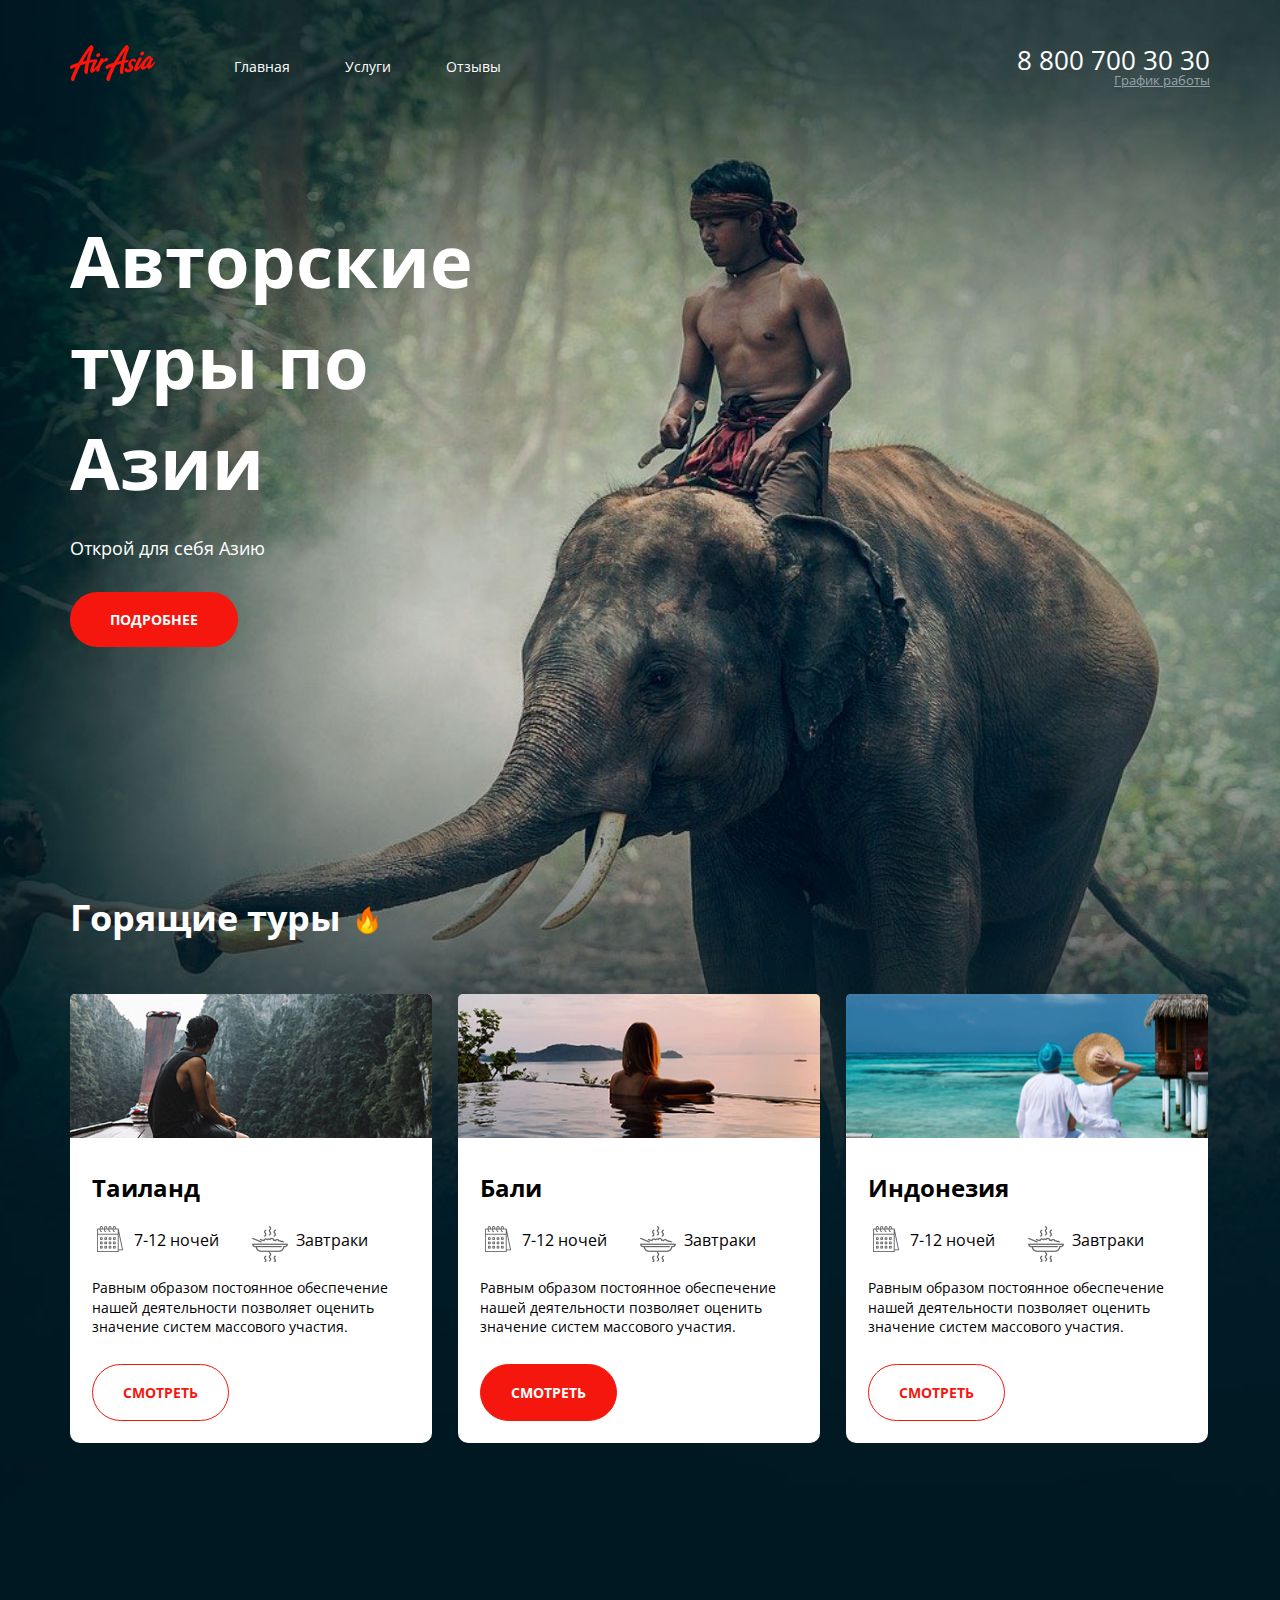
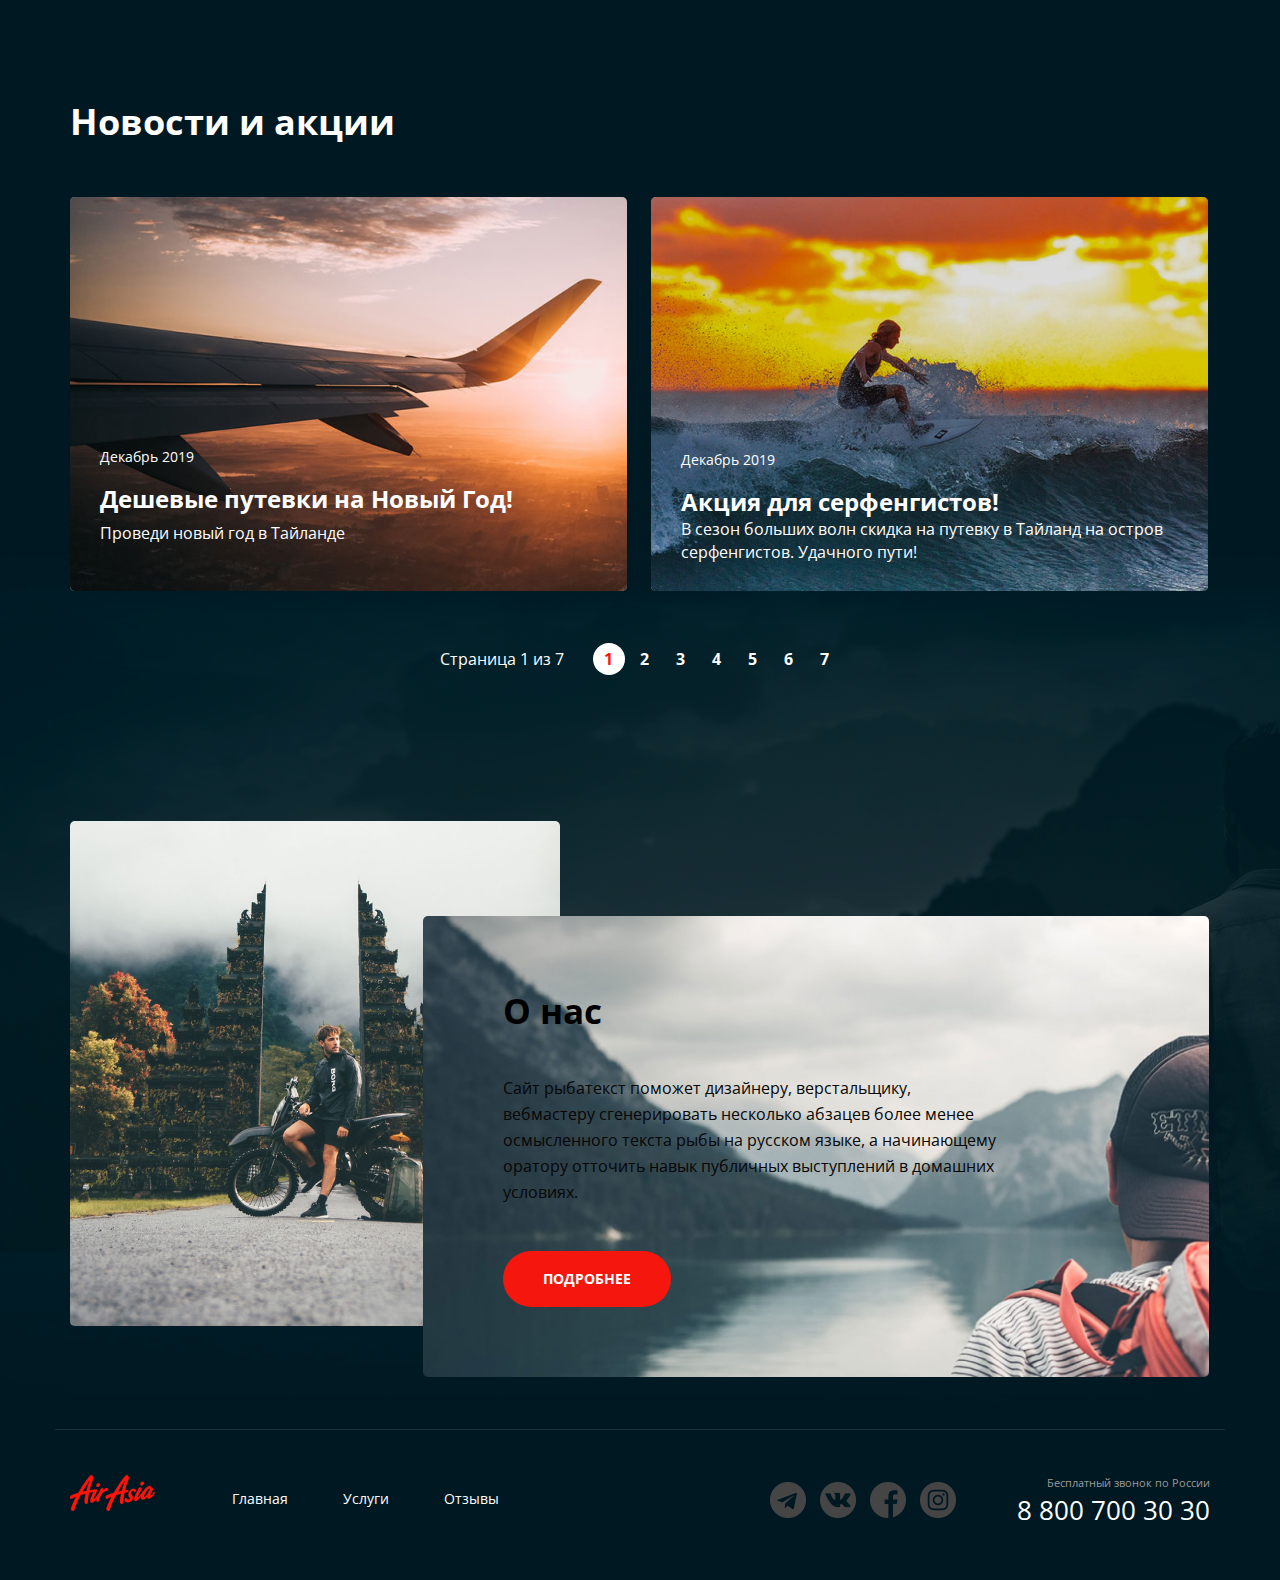
==== index.html @ 2708a757 "Поправил бордер у Body" ====
<!DOCTYPE html>
<html lang="ru">

<head>
  <meta charset="UTF-8">
  <meta http-equiv="X-UA-Compatible" content="IE=edge">
  <meta name="viewport" content="width=device-width, initial-scale=1.0">
  <link rel="stylesheet" href="normalize.css">
  <link rel="stylesheet" href="main.css">
  <title>Air Asia</title>
</head>

<body>
  <div class="bg-dark">
    <div class="bg-1">
      <div class="wrapper">
        <header class="header">
            <a href="#" class="logo">
              <img class="logo__img" src="image/logo.png" alt="Logo">
            </a>
          <nav class="menu">
            <ul class="menu__list list-style">
              <li class="menu__item"><a href="#" class="menu__link">Главная</a></li>
              <li class="menu__item"><a href="#" class="menu__link">Услуги</a></li>
              <li class="menu__item"><a href="#" class="menu__link">Отзывы</a></li>
            </ul>
          </nav>
          <address class="contacts">
            <a class="contacts__phone" href="tel:+78007003030">8 800 700 30 30</a>
            <p class="contacts__dropdown-work">График работы</p>
          </address>
        </header> <!-- ===/header-->

        <section class="author">
          <div class="author__content-wrap">
            <h1 class="author__title">Авторские туры по Азии</h1>
            <p class="author__text">Открой для себя Азию</p>
            <a class="author__btn btn" href="#">Подробнее</a>
          </div>
          
        </section>

        <section class="tours">
          <div class="tours__title-wrap">
            <h2 class="tours__title subtitle">Горящие туры</h2>
          </div>
          <ul class="tours__list list-style">

            <div class="tours__wrap">
  
              <li class="tours__item tour">
                <div class="tour__image-wrap">
                  <img class="tour__image" src="image/thailand.jpg" alt="thailand">
                </div>
              </li>
                <div class="tour__content">
                  <h3 class="tour__title tour__title-wrap">Таиланд</h3>
                  <ul class="service list-style">
                    <li class="service__item">
                      <p class="service__days">7-12 ночей</p>
                    </li>
                    <li class="service__item">
                      <p class="service__breakfasts">Завтраки</p>
                    </li>
                  </ul>
                  <div class="desc-tours">
                    <p class="desc-tours__text">Равным образом постоянное обеспечение нашей деятельности позволяет оценить
                      значение систем массового участия.</p>
                  </div>
                  <a class="tour-btn btn" href="#">Смотреть</a>
                </div>
              </div>

            <div class="tours__wrap">

              <li class="tours__item tour">
                <div class="tour__image-wrap">
                  <img class="tour__image" src="image/bali.jpg" alt="bali">
                </div>
              </li>
                <div class="tour__content">
                  <h3 class="tour__title tour__title-wrap">Бали</h3>
                  <ul class="service list-style">
                    <li class="service__item">
                      <p class="service__days">7-12 ночей</p>
                    </li>
                    <li class="service__item">
                      <p class="service__breakfasts">Завтраки</p>
                    </li>
                  </ul>
                  <div class="desc-tours">
                    <p class="desc-tours__text">Равным образом постоянное обеспечение нашей деятельности позволяет оценить
                      значение систем массового участия.</p>
                  </div>
                  <a class="tour-btn btn btn--active" href="#">Смотреть</a>
                </div>
            </div>

            <div class="tours__wrap" >

              <li class="tours__item tour">
                <div class="tour__image-wrap">
                  <img class="tour__image" src="image/indonesia.jpg" alt="indonesia">
                </div>
              </li>
                <div class="tour__content">
                  <h3 class="tour__title tour__title-wrap">Индонезия</h3>
                  <ul class="service list-style">
                    <li class="service__item">
                      <p class="service__days">7-12 ночей</p>
                    </li>
                    <li class="service__item">
                      <p class="service__breakfasts">Завтраки</p>
                    </li>
                  </ul>
                  <div class="desc-tours">
                    <p class="desc-tours__text">Равным образом постоянное обеспечение нашей деятельности позволяет оценить
                      значение систем массового участия.</p>
                  </div>
                  <a class="tour-btn btn" href="#">Смотреть</a>
                </div>
            </div>
          </ul> <!-- ==================================/Карточки===================================-->
        </section>
      </div> <!-- ==================================/wrapper===============================-->

    </div> <!-- ==================================/bg1===================================-->
    <div class="bg-2">
      <div class="wrapper">
        <section class="news">
          <div class="news__title-wrap">
            <h2 class="news__title subtitle">Новости и акции</h2>
          </div>
          <ul class="news__list list-style">

          <div class="news__wrap">
              <li class="news__item">
                <div class="news__image-wrap">
                  <img class="news__image" src="image/plain.jpg" alt="plain">
                </div>
                <div class="news__content-wrap">
                  <p class="news__data">Декабрь 2019</p>
                  <h3 class="news__subtitle">Дешевые путевки на Новый Год!</h3>
                  <p class="news__text">Проведи новый год в Тайланде</p>
                </div>
              </li>
          </div>

          <div class="news__wrap">
              <li class="news__item">
                <div class="news__image-wrap">
                  <img class="news__image" src="image/surfer.jpg" alt="surfer">
                </div>
                <div class="news__content-wrap news__content-wrap-2">
                  <p class="news__data">Декабрь 2019</p>
                  <h3 class="news__subtitle">Акция для серфенгистов!</h3>
                  <p class="news__text">В сезон больших волн скидка на путевку в Тайланд на остров серфенгистов. Удачного
                    пути!</p>
                </div>
              </li>
          </div>
          </ul>
        </section>
        <div class="paginator">
          <div class="paginator__display">Страница 1 из 7</div>
          <ul class="paginator__list list-style">
            <li class="paginator__item paginator__item--active"><a class="paginator__link" href="">1</a></li>
            <li class="paginator__item"><a class="paginator__link" href="">2</a></li>
            <li class="paginator__item"><a class="paginator__link" href="">3</a></li>
            <li class="paginator__item"><a class="paginator__link" href="">4</a></li>
            <li class="paginator__item"><a class="paginator__link" href="">5</a></li>
            <li class="paginator__item"><a class="paginator__link" href="">6</a></li>
            <li class="paginator__item"><a class="paginator__link" href="">7</a></li>
          </ul>
        </div>
      
      <section class="section">
        <div class="about">
          <div class="about__desc">
            <h3 class="about__title">О нас</h3>
            <div class="about__text">
              <p>Сайт рыбатекст поможет дизайнеру, верстальщику, вебмастеру сгенерировать несколько
                абзацев более менее осмысленного текста рыбы на русском языке, а начинающему оратору отточить навык
                публичных выступлений в домашних условиях. </p>
            </div>
            <a class="abouts__btn btn" href="#">Подробнее</a>
          </div>
        </div>
      </section>
      </div> <!-- ==================================/wrapper===================================-->
    </div><!-- ==================================/bg2==============================-->
      <footer class="footer-wrap">
        <div class="wrapper footer-container__content">
          <div class="footer">
            <a href="#" class="logo">
              <img class="logo__img" src="image/logo.png" alt="Logo">
            </a>
          <nav class="menu menu-footer">
            <ul class="menu__list list-style">
              <li class="menu__item"><a href="#" class="menu__link">Главная</a></li>
              <li class="menu__item"><a href="#" class="menu__link">Услуги</a></li>
              <li class="menu__item"><a href="#" class="menu__link">Отзывы</a></li>
            </ul>
          </nav>
          <ul class="socials list-style">
            <li class="socials__item socials__item--icon--telega"><a href="" class="socials__link"></a></li>
            <li class="socials__item socials__item--icon--vk"><a href="" class="socials__link"></a></li>
            <li class="socials__item socials__item--icon--fb"><a href="" class="socials__link"></a></li>
            <li class="socials__item socials__item--icon--insta"><a href="" class="socials__link"></a></li>
          </ul>
          <address class="contacts contacts-footer">
            <p class="contacts__dropdown-work contacts__footer-work">Бесплатный звонок по России</p>
            <a class="contacts__phone contacts__footer-phone" href="tel:+78007003030">8 800 700 30 30</a>
          </address>
          </div>
        </div>
      </footer> <!-- ==================================/footer=============================-->
    </div> <!-- ==================================/bg-dark=================================-->


</body>

</html>
---- main.css ----
@font-face {
  font-family: 'Open Sans';
  src: url('./fonts/OpenSans-Bold.woff2') format('woff2'),
      url('./fonts/OpenSans-Bold.woff') format('woff');
  font-weight: 700;
  font-style: normal;
}

@font-face {
  font-family: 'Open Sans';
  src: url('./fonts/OpenSans-Regular.woff2') format('woff2'),
      url('./fonts/OpenSans-Regular.woff') format('woff');
  font-weight: 400;
  font-style: normal;
}
*,
::before,
::after {
  box-sizing: border-box;
}

body {
  font-family: 'Open Sans', Arial, sans-serif;
  font-weight: 400;
  font-size: 16px;
  line-height: 1.4;
  margin: 0;
  -webkit-font-smoothing: antialiased;
  -moz-osx-font-smoothing: grayscale;
}

.bg-dark {
  background-color: #001821;
}

.bg-1 {
  background-image: url("image/bg1.jpg");
  background-repeat: no-repeat;
  background-position: center top;
  background-size: cover;
}

.bg-2 {
  background-image: url("image/bg2.jpg");
  background-repeat: no-repeat;
  background-position: center bottom;
  
}


.wrapper {
  overflow: hidden;
  max-width: 1170px;
  margin: 0 auto;
  padding: 0px 15px;
}

.list-style {
  list-style: none;
}

ul {
  padding: 0;
  margin: 0;
}

h1, h2, h3, h4, h5, h6 {
  margin: 0;
  font-weight: normal;
}

.btn {
  display: inline-block;
  background-color: #F5170E;

  border-radius: 35px;
  padding: 18px 40px;
  
  font-size: 14px;
  font-weight: 700;
  text-transform: uppercase;
  text-decoration: none; 
  color:#fff;
}

/*=============header=============*/

.header {
  height: 125px;
  color: #fff;
  position: relative;
  margin-bottom: 85px;
}

.logo {
  display: block;
  position: absolute;
  top: 45px;
}

.menu {
  position: absolute;
  top: 53px;
  left: 164px;
}

.menu__item {
  display: inline-block;
  vertical-align: middle;
  margin-right: 51px;
}
.menu__link{
  color: #fff;
  font-size: 14px;
  text-decoration: none;
  transition: 0.3s ease;
}

.menu__link:hover {
  color: #DA0100;
}

.contacts {
  font-style: normal;
  position: absolute;
  top: 42px;
  right: 0px;
}

.contacts__phone {
  font-size: 26px;
  text-decoration: none;
  color: #fff;
  margin-bottom: 4px;
}

.contacts__dropdown-work {
  font-size: 13px;
  text-align: right;
  text-decoration: underline;
  margin-top: -7px;
  transition: 0.3s ease;
  color: #98A4A8;
}

.contacts__dropdown-work:hover {
  color: #fff;
  cursor: pointer;
}


/*=============author=============*/

.author {
  color: #fff;
  max-width: 511px;
  margin-bottom: 246px;
}

.author__title {
  font-size: 72px;
  font-weight: 700;
  line-height: 1.4;

  margin-bottom: 24px;
}

.author__btn {
  transition: 0.3s ease;
}

.author__btn:hover {
  background-color: #DA0100;
}

.author__text {
  font-size: 18px;
  margin-bottom: 30px;
}

.subtitle {
  color: #fff;
  font-size: 36px;
  font-weight: 700;
  margin-bottom: 50px;
}

.tours__title {
  position: relative;
}

.tours__title::after {
  content: "";
  display: inline-block;
  position: absolute;
  background: url("image/flame.png");
  width: 21px;
  height: 28px;
  top: 13px;
  left: 287px;
}

/*=============tours=============*/

.tours {
  margin-bottom: 127px;
}


.tours__wrap {
  display: inline-block;
  width: 362px;
  min-height: 449px;
  border-radius: 10px;
  background-color: #fff;
  margin-left: 22px;
}

.tours__wrap:first-child {
  margin-left: 0px;
}

.tour__image-wrap {
  min-height: 144px;
  margin-bottom: 28px;
}

.tour__image {
  border-radius: 5px 5px 0px 0px;
}

.tour__content {
  padding-left: 22px;
  color: #000;
}


.tour__title {
  font-size: 24px;
  font-weight: 700;
  margin-bottom: 24px;
}

.service {
  margin-bottom: 27px;
}

.service__item {
  display: inline-block;
  vertical-align: top;
  width: 150px;
  margin-right: 10px;
  position: relative;
}

.service__item:last-child {
  margin-right: 0;
} 


.service__days {
  display: inline-block;
  margin: 0;
  padding-left: 42px;
}

.service__days::before {
  content: "";
  display: block;
  position: absolute;
  background-image: url("./image/calendar.png");
  width: 26px;
  height: 26px;
  top: -3px;
  left: 5px;
}

.service__breakfasts {
  display: inline-block;
  margin: 0;
  padding-left: 40px;
}

.service__breakfasts::before {
  content: "";
  display: block;
  position: absolute;
  background-image: url("./image/meal.png");
  width: 36px;
  height: 36px;
  top: -3px;
  left: -4px;
}


.desc-tours {
  margin-bottom: 27px;
}

.desc-tours__text {
  font-size: 14px;
  margin: 0;
}

.tour-btn {
  display: inline-block;
  background-color: #fff;
  border: 1px solid #F5170E;

  color: #F5170E;

  padding: 18px 30px;
  transition: 0.3s ease;
}

.tour-btn:hover {
  background-color: #F5170E;
  color: #fff;;
}

.btn--active {
  display: inline-block;
  background-color: #F5170E;
  color: #fff;
}

/*=============news=============*/

.news {
  margin-top: 127px;
  margin-bottom: 52px;
}

.news__list {
  padding: 0;
  margin: 0;
}

.news__item {
  color: #fff;
  border-radius: 5px;
  overflow: hidden;
}

.news__wrap {
  display: inline-block;
  vertical-align: top;
  position: relative;
  margin-left: 20px;
  width: 557px;
}

.news__wrap:first-child {
  margin: 0px;
}

.news__image {
  display: block;
  width: 100%;
  height: 100%;
}

.news__content-wrap {
  position: absolute;
  left: 0;
  right: 0;
  bottom: 0;
  min-height: 150px;
  padding: 31px 30px;
}

.news__content-wrap-2 {
  padding: 9px 30px;
  
}

.news__content-wrap-2 p {
  margin: 0;
}

.news__data {
  font-size: 14px; 
}

.news__subtitle {
  font-size: 24px;
  font-weight: 700;
  margin-top: 15px;
}

.news__text {
  margin-top: 6px;
}

/*=============paginator=============*/

.paginator {
  color: #fff;
  text-align: center;
  margin-bottom: 146px;
}

.paginator__display, .paginator__list {
  display: inline-block;
  vertical-align: middle;
}

.paginator__display {
  margin-right: 25px;
}


.paginator__item {
  display: inline-block;
  vertical-align: middle;
}

.paginator__item--active .paginator__link {
    background-color: #fff;
    color: #F5170E;
}

.paginator__link {
  display: block;
  width: 32px;
  height: 32px;
  border-radius: 50%;
  position: relative;
  text-decoration: none;
  color: #fff;
  font-weight: 700;
  line-height: 32px;
  transition: 0.3s ease;
}

.paginator__link:hover {
  background-color: #fff;
  color: #F5170E
}


/*=============about=============*/
.section {
  margin-bottom: 52px;
}

.about::before, .about__desc {
  display: inline-block;
  vertical-align: top;
}

.about::before {
  content: "";
  width: 490px;
  height: 505px;
  background: url("./image/gates.jpg") center center / cover no-repeat;
  border-radius: 5px;
}

.about__desc {
  background: url("./image/mountains.jpg") center center / cover no-repeat ;
  padding: 70px 80px;
  width: 786px;
  margin-left: 353px;
  margin-top: -410px;
  border-radius: 5px;
}

.about__title {
  font-size: 35px;
  font-weight: 700;
  margin-bottom: 40px;
}

.about__text {
  width: 502px;
  margin-bottom: 46px;
}

.about__text p {
  color: #060606;
  line-height: 26px;
}

.about__text p:last-child {
  margin-bottom: 0;
}
.abouts__btn:hover {
  background-color: #DA0100         ;
}

/*=============footer=============*/
.footer-container__content {
  border-top: 1px solid rgba(255, 255, 255, .10);
}

.footer {
  height: 150px;
  position: relative;
  color: #fff;
}
.menu-footer {
  top: 56px;
  left: 162px;
}

.contacts-footer {
  margin-top: 10px;
}

.contacts__footer-work {
  text-decoration: none;
  margin-bottom: 2px;
  font-size: 11px;
  color: #9A9A9A;
  text-align: right;
}

.contacts__footer-phone {
  margin-top: 10px;
}

.socials__item {
  display: inline-block;
  vertical-align: middle;
  margin-right: 10px;
}

.socials__item:last-child {
  margin-right: 0;
}

.socials {
  top: 52px;
  right: 254px;
  position: absolute;
}

.socials__link {
  display: block;
  text-decoration: none;
  width: 36px;
  height: 36px;
  background: center center no-repeat;
}

.socials__item--icon--telega .socials__link {
  background-image: url("./image/telegram.png");
}


.socials__item--icon--telega .socials__link:hover {
  background-image: url("./image/telega-hover.png");
}

.socials__item--icon--vk .socials__link {
  background-image: url("./image/vk.png");
}


.socials__item--icon--vk .socials__link:hover {
  background-image: url("./image/vk-hover.png");
}

.socials__item--icon--fb .socials__link {
  background-image: url("./image/facebook.png");
}


.socials__item--icon--fb .socials__link:hover {
  background-image: url("./image/fb-hover.png");
}

.socials__item--icon--insta .socials__link {
  background-image: url("./image/insta.png");
}


.socials__item--icon--insta .socials__link:hover {
  background-image: url("./image/insta-hover.png");
}
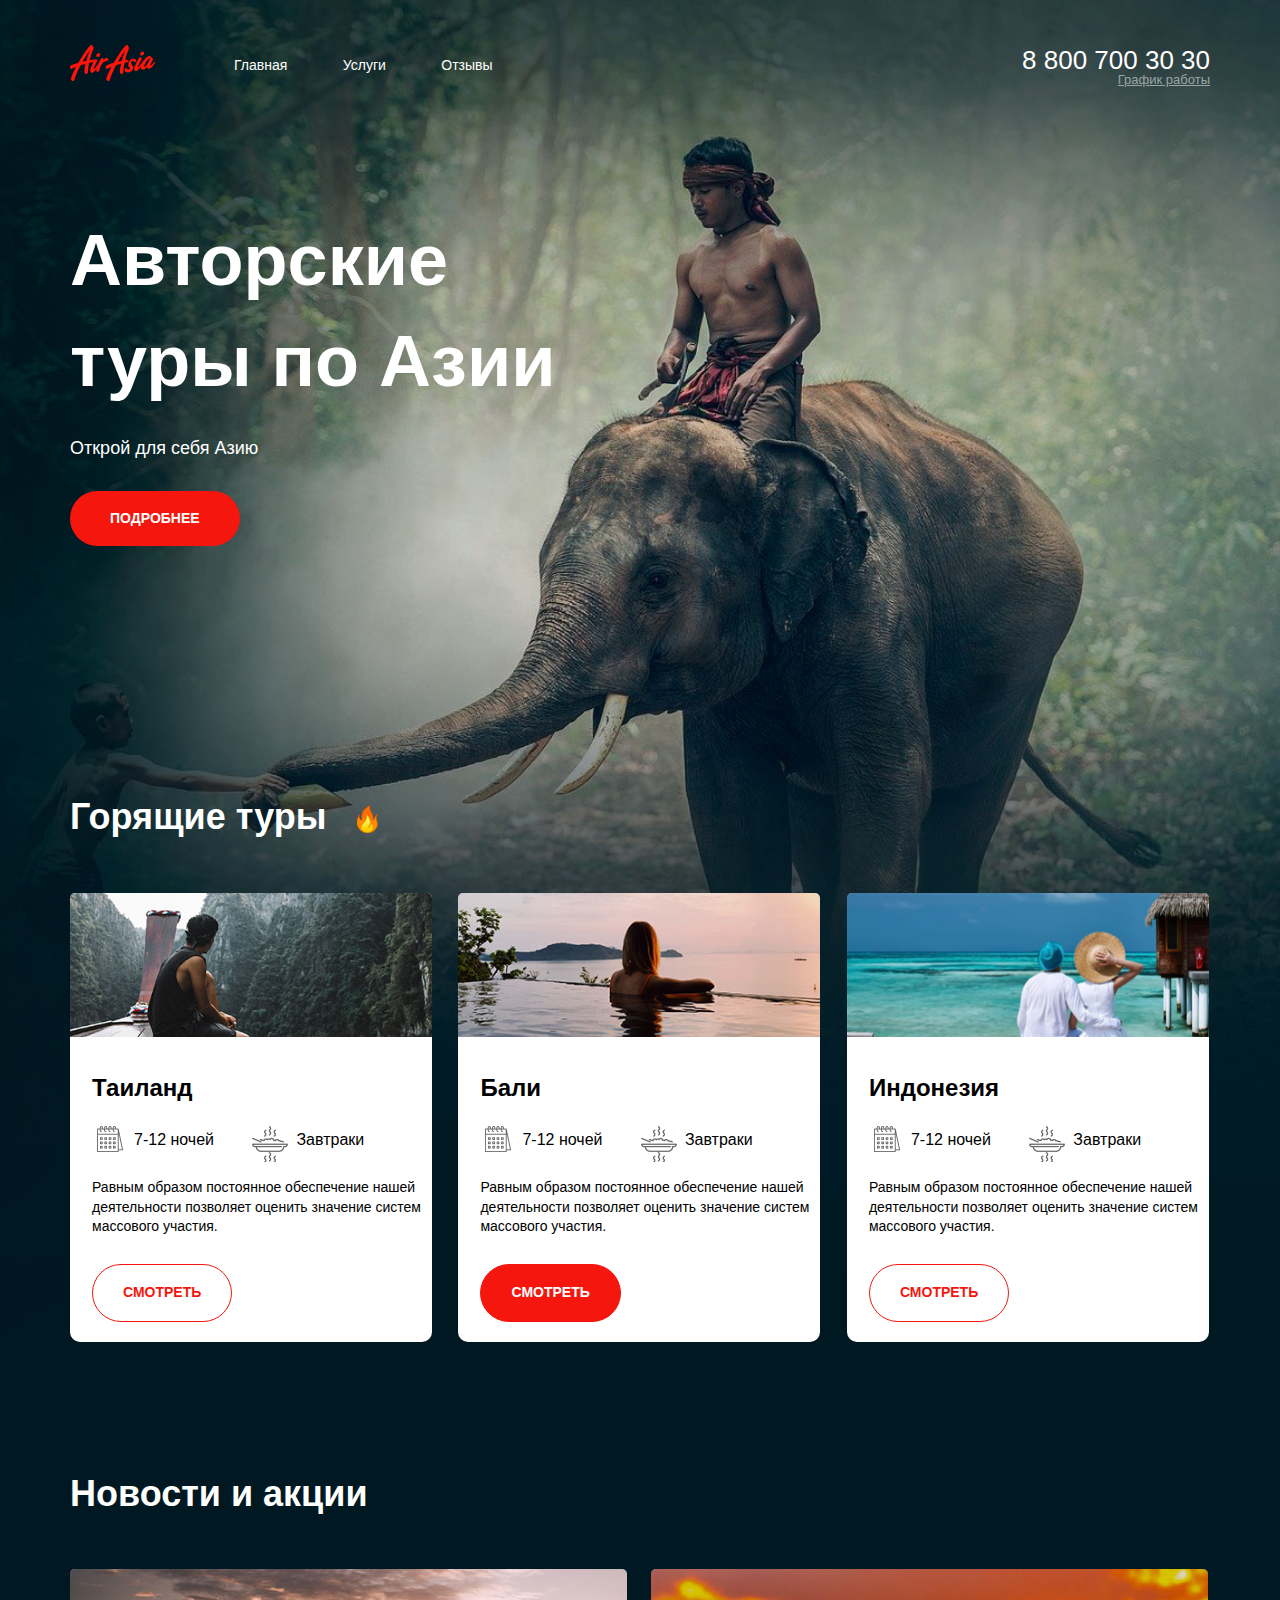
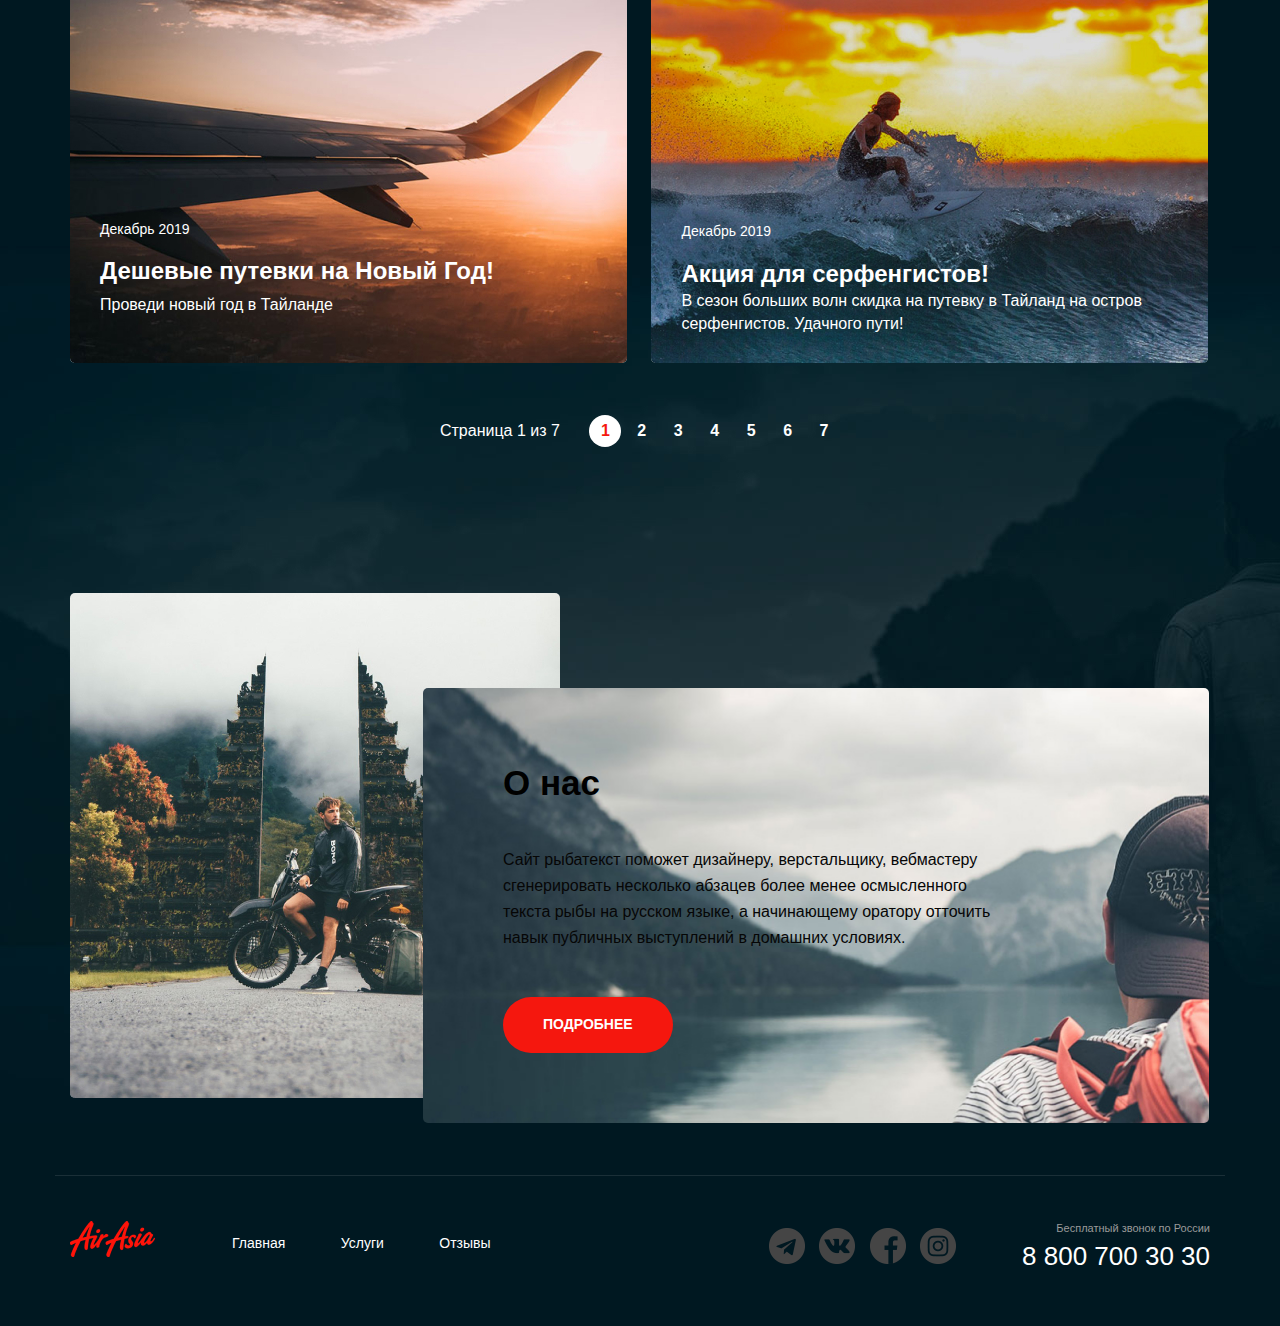
==== commit dfbee69d: "Css раскидал по блокам" ====
--- a/index.html
+++ b/index.html
@@ -6,203 +6,209 @@
   <meta http-equiv="X-UA-Compatible" content="IE=edge">
   <meta name="viewport" content="width=device-width, initial-scale=1.0">
   <link rel="stylesheet" href="normalize.css">
-  <link rel="stylesheet" href="main.css">
+  <link rel="stylesheet" href="css/main.css">
   <title>Air Asia</title>
 </head>
 
 <body>
-  <div class="bg-dark">
-    <div class="bg-1">
-      <div class="wrapper">
-        <header class="header">
+  <div class="wrap bg-dark">
+    <div class="wrap__content">
+      <div class="bg-1">
+        <div class="container">
+          <header class="header">
             <a href="#" class="logo">
               <img class="logo__img" src="image/logo.png" alt="Logo">
             </a>
-          <nav class="menu">
-            <ul class="menu__list list-style">
+            <nav class="menu">
+              <ul class="menu__list ">
+                <li class="menu__item"><a href="#" class="menu__link">Главная</a></li>
+                <li class="menu__item"><a href="#" class="menu__link">Услуги</a></li>
+                <li class="menu__item"><a href="#" class="menu__link">Отзывы</a></li>
+              </ul>
+            </nav>
+            <address class="contacts">
+              <a class="contacts__phone" href="tel:+78007003030">8 800 700 30 30</a>
+              <p class="contacts__dropdown-work">График работы</p>
+            </address>
+          </header> <!-- ===/header-->
+
+          <section class="author">
+            <div class="author__content-wrap">
+              <h1 class="author__title">Авторские туры по Азии</h1>
+              <p class="author__text">Открой для себя Азию</p>
+              <a class="author__btn btn" href="#">Подробнее</a>
+            </div>
+
+          </section>
+
+          <section class="tours">
+            <div class="tours__title-wrap">
+              <h2 class="tours__title subtitle">Горящие туры</h2>
+            </div>
+            <ul class="tours__list ">
+
+              <div class="tours__wrap">
+
+                <li class="tours__item tour">
+                  <div class="tour__image-wrap">
+                    <img class="tour__image" src="image/tours/thailand.jpg" alt="thailand">
+                  </div>
+                </li>
+                <div class="tour__content">
+                  <h3 class="tour__title tour__title-wrap">Таиланд</h3>
+                  <ul class="service ">
+                    <li class="service__item">
+                      <p class="service__days">7-12 ночей</p>
+                    </li>
+                    <li class="service__item">
+                      <p class="service__breakfasts">Завтраки</p>
+                    </li>
+                  </ul>
+                  <div class="desc-tours">
+                    <p class="desc-tours__text">Равным образом постоянное обеспечение нашей деятельности позволяет
+                      оценить
+                      значение систем массового участия.</p>
+                  </div>
+                  <a class="tour-btn btn" href="#">Смотреть</a>
+                </div>
+              </div>
+
+              <div class="tours__wrap">
+
+                <li class="tours__item tour">
+                  <div class="tour__image-wrap">
+                    <img class="tour__image" src="image/tours/bali.jpg" alt="bali">
+                  </div>
+                </li>
+                <div class="tour__content">
+                  <h3 class="tour__title tour__title-wrap">Бали</h3>
+                  <ul class="service ">
+                    <li class="service__item">
+                      <p class="service__days">7-12 ночей</p>
+                    </li>
+                    <li class="service__item">
+                      <p class="service__breakfasts">Завтраки</p>
+                    </li>
+                  </ul>
+                  <div class="desc-tours">
+                    <p class="desc-tours__text">Равным образом постоянное обеспечение нашей деятельности позволяет
+                      оценить
+                      значение систем массового участия.</p>
+                  </div>
+                  <a class="tour-btn btn btn--active" href="#">Смотреть</a>
+                </div>
+              </div>
+
+              <div class="tours__wrap">
+
+                <li class="tours__item tour">
+                  <div class="tour__image-wrap">
+                    <img class="tour__image" src="image/tours/indonesia.jpg" alt="indonesia">
+                  </div>
+                </li>
+                <div class="tour__content">
+                  <h3 class="tour__title tour__title-wrap">Индонезия</h3>
+                  <ul class="service ">
+                    <li class="service__item">
+                      <p class="service__days">7-12 ночей</p>
+                    </li>
+                    <li class="service__item">
+                      <p class="service__breakfasts">Завтраки</p>
+                    </li>
+                  </ul>
+                  <div class="desc-tours">
+                    <p class="desc-tours__text">Равным образом постоянное обеспечение нашей деятельности позволяет
+                      оценить
+                      значение систем массового участия.</p>
+                  </div>
+                  <a class="tour-btn btn" href="#">Смотреть</a>
+                </div>
+              </div>
+            </ul> <!-- ==================================/Карточки===================================-->
+          </section>
+        </div> <!-- ==================================/container===============================-->
+
+      </div> <!-- ==================================/bg1===================================-->
+      <div class="bg-2">
+        <div class="container">
+          <section class="news">
+            <div class="news__title-wrap">
+              <h2 class="news__title subtitle">Новости и акции</h2>
+            </div>
+            <ul class="news__list ">
+
+              <div class="news__wrap">
+                <li class="news__item">
+                  <div class="news__image-wrap">
+                    <img class="news__image" src="image/plain.jpg" alt="plain">
+                  </div>
+                  <div class="news__content-wrap">
+                    <p class="news__data">Декабрь 2019</p>
+                    <h3 class="news__subtitle">Дешевые путевки на Новый Год!</h3>
+                    <p class="news__text">Проведи новый год в Тайланде</p>
+                  </div>
+                </li>
+              </div>
+
+              <div class="news__wrap">
+                <li class="news__item">
+                  <div class="news__image-wrap">
+                    <img class="news__image" src="image/surfer.jpg" alt="surfer">
+                  </div>
+                  <div class="news__content-wrap news__content-wrap-2">
+                    <p class="news__data">Декабрь 2019</p>
+                    <h3 class="news__subtitle">Акция для серфенгистов!</h3>
+                    <p class="news__text">В сезон больших волн скидка на путевку в Тайланд на остров серфенгистов.
+                      Удачного
+                      пути!</p>
+                  </div>
+                </li>
+              </div>
+            </ul>
+          </section>
+          <div class="paginator">
+            <div class="paginator__display">Страница 1 из 7</div>
+            <ul class="paginator__list">
+              <li class="paginator__item paginator__item--active"><a class="paginator__link" href="">1</a></li>
+              <li class="paginator__item"><a class="paginator__link" href="">2</a></li>
+              <li class="paginator__item"><a class="paginator__link" href="">3</a></li>
+              <li class="paginator__item"><a class="paginator__link" href="">4</a></li>
+              <li class="paginator__item"><a class="paginator__link" href="">5</a></li>
+              <li class="paginator__item"><a class="paginator__link" href="">6</a></li>
+              <li class="paginator__item"><a class="paginator__link" href="">7</a></li>
+            </ul>
+          </div>
+
+          <section class="section">
+            <div class="about">
+              <div class="about__desc">
+                <h3 class="about__title">О нас</h3>
+                <div class="about__text">
+                  <p>Сайт рыбатекст поможет дизайнеру, верстальщику, вебмастеру сгенерировать несколько
+                    абзацев более менее осмысленного текста рыбы на русском языке, а начинающему оратору отточить навык
+                    публичных выступлений в домашних условиях. </p>
+                </div>
+                <a class="abouts__btn btn" href="#">Подробнее</a>
+              </div>
+            </div>
+          </section>
+        </div> <!-- ==================================/container===================================-->
+      </div><!-- ==================================/bg2==============================-->
+    </div>
+    <footer class="footer-wrap">
+      <div class="container footer-container__content">
+        <div class="footer">
+          <a href="#" class="logo">
+            <img class="logo__img" src="image/logo.png" alt="Logo">
+          </a>
+          <nav class="menu menu-footer">
+            <ul class="menu__list ">
               <li class="menu__item"><a href="#" class="menu__link">Главная</a></li>
               <li class="menu__item"><a href="#" class="menu__link">Услуги</a></li>
               <li class="menu__item"><a href="#" class="menu__link">Отзывы</a></li>
             </ul>
           </nav>
-          <address class="contacts">
-            <a class="contacts__phone" href="tel:+78007003030">8 800 700 30 30</a>
-            <p class="contacts__dropdown-work">График работы</p>
-          </address>
-        </header> <!-- ===/header-->
-
-        <section class="author">
-          <div class="author__content-wrap">
-            <h1 class="author__title">Авторские туры по Азии</h1>
-            <p class="author__text">Открой для себя Азию</p>
-            <a class="author__btn btn" href="#">Подробнее</a>
-          </div>
-          
-        </section>
-
-        <section class="tours">
-          <div class="tours__title-wrap">
-            <h2 class="tours__title subtitle">Горящие туры</h2>
-          </div>
-          <ul class="tours__list list-style">
-
-            <div class="tours__wrap">
-  
-              <li class="tours__item tour">
-                <div class="tour__image-wrap">
-                  <img class="tour__image" src="image/thailand.jpg" alt="thailand">
-                </div>
-              </li>
-                <div class="tour__content">
-                  <h3 class="tour__title tour__title-wrap">Таиланд</h3>
-                  <ul class="service list-style">
-                    <li class="service__item">
-                      <p class="service__days">7-12 ночей</p>
-                    </li>
-                    <li class="service__item">
-                      <p class="service__breakfasts">Завтраки</p>
-                    </li>
-                  </ul>
-                  <div class="desc-tours">
-                    <p class="desc-tours__text">Равным образом постоянное обеспечение нашей деятельности позволяет оценить
-                      значение систем массового участия.</p>
-                  </div>
-                  <a class="tour-btn btn" href="#">Смотреть</a>
-                </div>
-              </div>
-
-            <div class="tours__wrap">
-
-              <li class="tours__item tour">
-                <div class="tour__image-wrap">
-                  <img class="tour__image" src="image/bali.jpg" alt="bali">
-                </div>
-              </li>
-                <div class="tour__content">
-                  <h3 class="tour__title tour__title-wrap">Бали</h3>
-                  <ul class="service list-style">
-                    <li class="service__item">
-                      <p class="service__days">7-12 ночей</p>
-                    </li>
-                    <li class="service__item">
-                      <p class="service__breakfasts">Завтраки</p>
-                    </li>
-                  </ul>
-                  <div class="desc-tours">
-                    <p class="desc-tours__text">Равным образом постоянное обеспечение нашей деятельности позволяет оценить
-                      значение систем массового участия.</p>
-                  </div>
-                  <a class="tour-btn btn btn--active" href="#">Смотреть</a>
-                </div>
-            </div>
-
-            <div class="tours__wrap" >
-
-              <li class="tours__item tour">
-                <div class="tour__image-wrap">
-                  <img class="tour__image" src="image/indonesia.jpg" alt="indonesia">
-                </div>
-              </li>
-                <div class="tour__content">
-                  <h3 class="tour__title tour__title-wrap">Индонезия</h3>
-                  <ul class="service list-style">
-                    <li class="service__item">
-                      <p class="service__days">7-12 ночей</p>
-                    </li>
-                    <li class="service__item">
-                      <p class="service__breakfasts">Завтраки</p>
-                    </li>
-                  </ul>
-                  <div class="desc-tours">
-                    <p class="desc-tours__text">Равным образом постоянное обеспечение нашей деятельности позволяет оценить
-                      значение систем массового участия.</p>
-                  </div>
-                  <a class="tour-btn btn" href="#">Смотреть</a>
-                </div>
-            </div>
-          </ul> <!-- ==================================/Карточки===================================-->
-        </section>
-      </div> <!-- ==================================/wrapper===============================-->
-
-    </div> <!-- ==================================/bg1===================================-->
-    <div class="bg-2">
-      <div class="wrapper">
-        <section class="news">
-          <div class="news__title-wrap">
-            <h2 class="news__title subtitle">Новости и акции</h2>
-          </div>
-          <ul class="news__list list-style">
-
-          <div class="news__wrap">
-              <li class="news__item">
-                <div class="news__image-wrap">
-                  <img class="news__image" src="image/plain.jpg" alt="plain">
-                </div>
-                <div class="news__content-wrap">
-                  <p class="news__data">Декабрь 2019</p>
-                  <h3 class="news__subtitle">Дешевые путевки на Новый Год!</h3>
-                  <p class="news__text">Проведи новый год в Тайланде</p>
-                </div>
-              </li>
-          </div>
-
-          <div class="news__wrap">
-              <li class="news__item">
-                <div class="news__image-wrap">
-                  <img class="news__image" src="image/surfer.jpg" alt="surfer">
-                </div>
-                <div class="news__content-wrap news__content-wrap-2">
-                  <p class="news__data">Декабрь 2019</p>
-                  <h3 class="news__subtitle">Акция для серфенгистов!</h3>
-                  <p class="news__text">В сезон больших волн скидка на путевку в Тайланд на остров серфенгистов. Удачного
-                    пути!</p>
-                </div>
-              </li>
-          </div>
-          </ul>
-        </section>
-        <div class="paginator">
-          <div class="paginator__display">Страница 1 из 7</div>
-          <ul class="paginator__list list-style">
-            <li class="paginator__item paginator__item--active"><a class="paginator__link" href="">1</a></li>
-            <li class="paginator__item"><a class="paginator__link" href="">2</a></li>
-            <li class="paginator__item"><a class="paginator__link" href="">3</a></li>
-            <li class="paginator__item"><a class="paginator__link" href="">4</a></li>
-            <li class="paginator__item"><a class="paginator__link" href="">5</a></li>
-            <li class="paginator__item"><a class="paginator__link" href="">6</a></li>
-            <li class="paginator__item"><a class="paginator__link" href="">7</a></li>
-          </ul>
-        </div>
-      
-      <section class="section">
-        <div class="about">
-          <div class="about__desc">
-            <h3 class="about__title">О нас</h3>
-            <div class="about__text">
-              <p>Сайт рыбатекст поможет дизайнеру, верстальщику, вебмастеру сгенерировать несколько
-                абзацев более менее осмысленного текста рыбы на русском языке, а начинающему оратору отточить навык
-                публичных выступлений в домашних условиях. </p>
-            </div>
-            <a class="abouts__btn btn" href="#">Подробнее</a>
-          </div>
-        </div>
-      </section>
-      </div> <!-- ==================================/wrapper===================================-->
-    </div><!-- ==================================/bg2==============================-->
-      <footer class="footer-wrap">
-        <div class="wrapper footer-container__content">
-          <div class="footer">
-            <a href="#" class="logo">
-              <img class="logo__img" src="image/logo.png" alt="Logo">
-            </a>
-          <nav class="menu menu-footer">
-            <ul class="menu__list list-style">
-              <li class="menu__item"><a href="#" class="menu__link">Главная</a></li>
-              <li class="menu__item"><a href="#" class="menu__link">Услуги</a></li>
-              <li class="menu__item"><a href="#" class="menu__link">Отзывы</a></li>
-            </ul>
-          </nav>
-          <ul class="socials list-style">
+          <ul class="socials ">
             <li class="socials__item socials__item--icon--telega"><a href="" class="socials__link"></a></li>
             <li class="socials__item socials__item--icon--vk"><a href="" class="socials__link"></a></li>
             <li class="socials__item socials__item--icon--fb"><a href="" class="socials__link"></a></li>
@@ -212,10 +218,10 @@
             <p class="contacts__dropdown-work contacts__footer-work">Бесплатный звонок по России</p>
             <a class="contacts__phone contacts__footer-phone" href="tel:+78007003030">8 800 700 30 30</a>
           </address>
-          </div>
         </div>
-      </footer> <!-- ==================================/footer=============================-->
-    </div> <!-- ==================================/bg-dark=================================-->
+      </div>
+    </footer> <!-- ==================================/footer=============================-->
+  </div> <!-- ==================================/wrap=================================-->
 
 
 </body>
--- a/css/main.css
+++ b/css/main.css
@@ -0,0 +1,20 @@
+@import url("./layout/fonts.css");
+@import url("./layout/normalize.css");
+@import url("./layout/bace.css");
+
+@import url("./blocks/header.css");
+@import url("./blocks/logo.css");
+@import url("./blocks/nav.css");
+@import url("./blocks/contacts.css");
+@import url("./blocks/author.css");
+@import url("./blocks/btn.css");
+@import url("./blocks/tours.css");
+@import url("./blocks/news.css");
+@import url("./blocks/paginator.css");
+@import url("./blocks/about.css");
+@import url("./blocks/social.css");
+@import url("./blocks/footer.css");
+
+
+
+
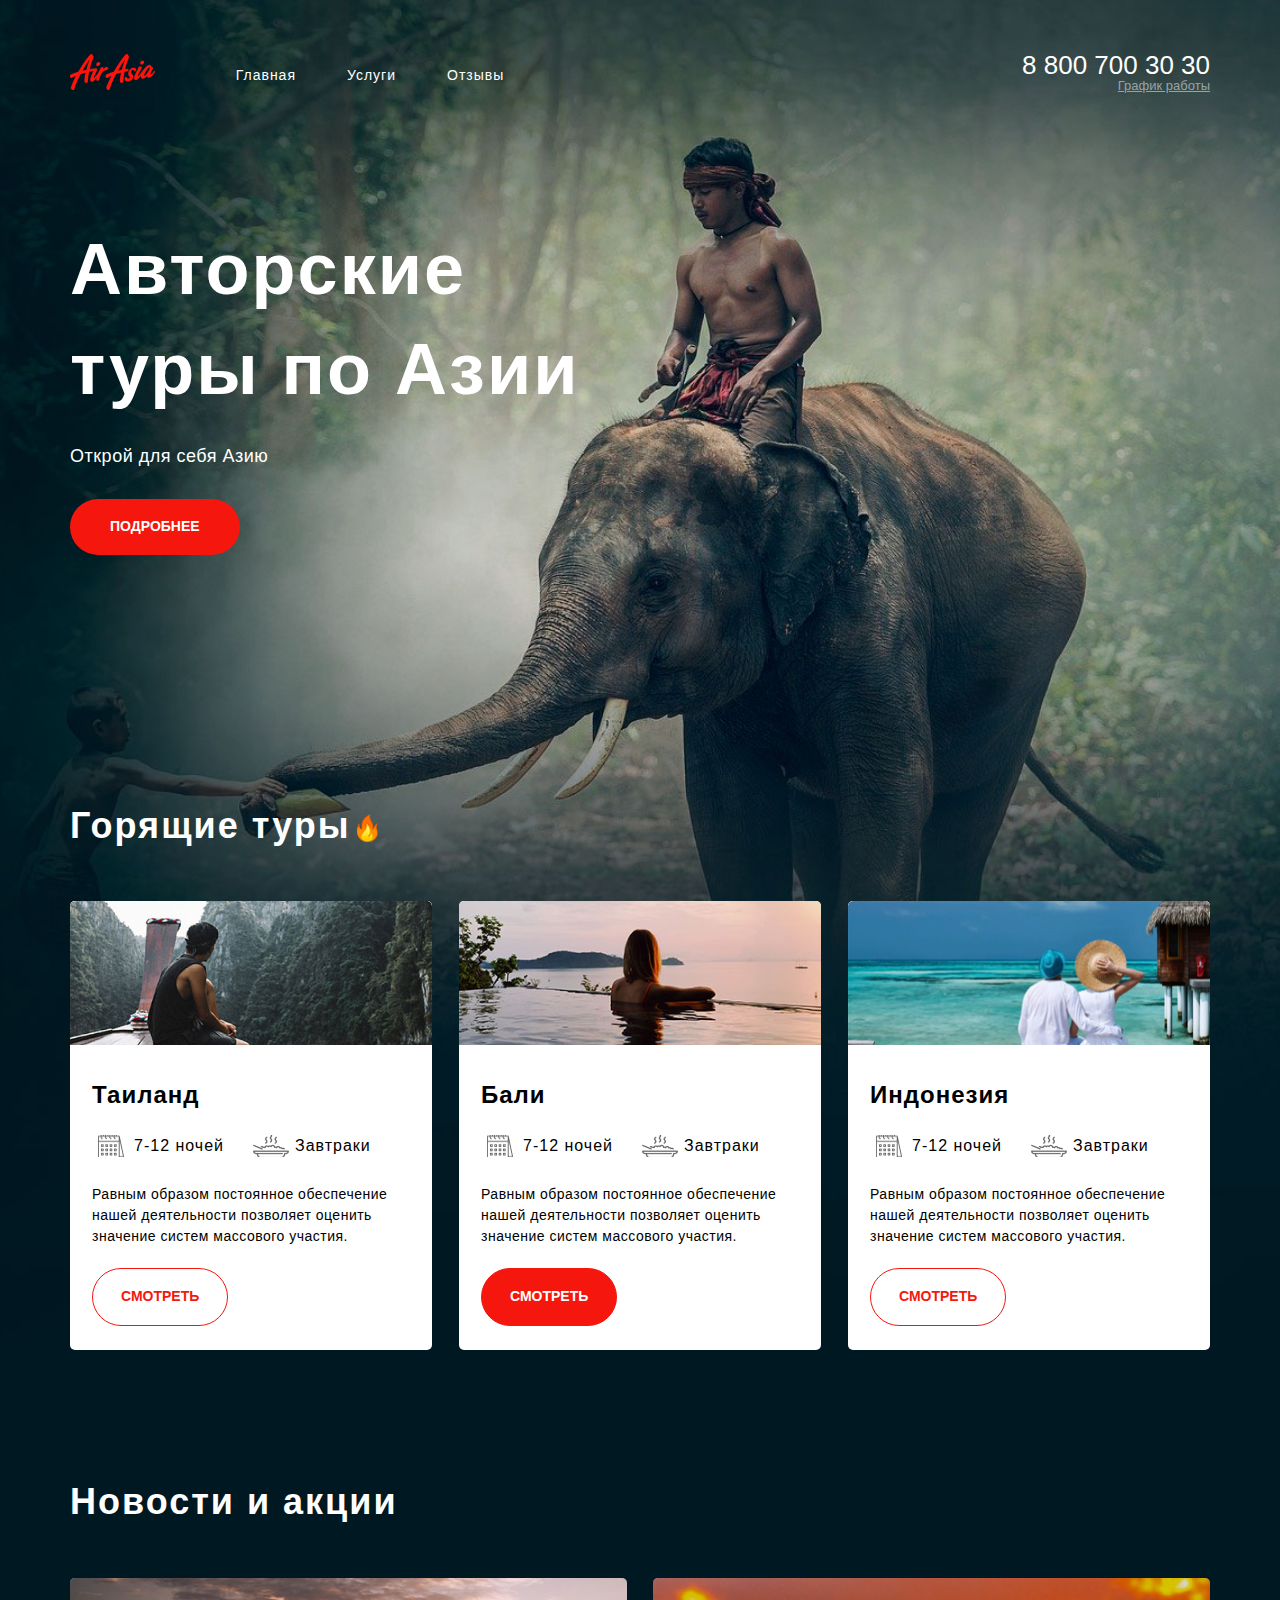
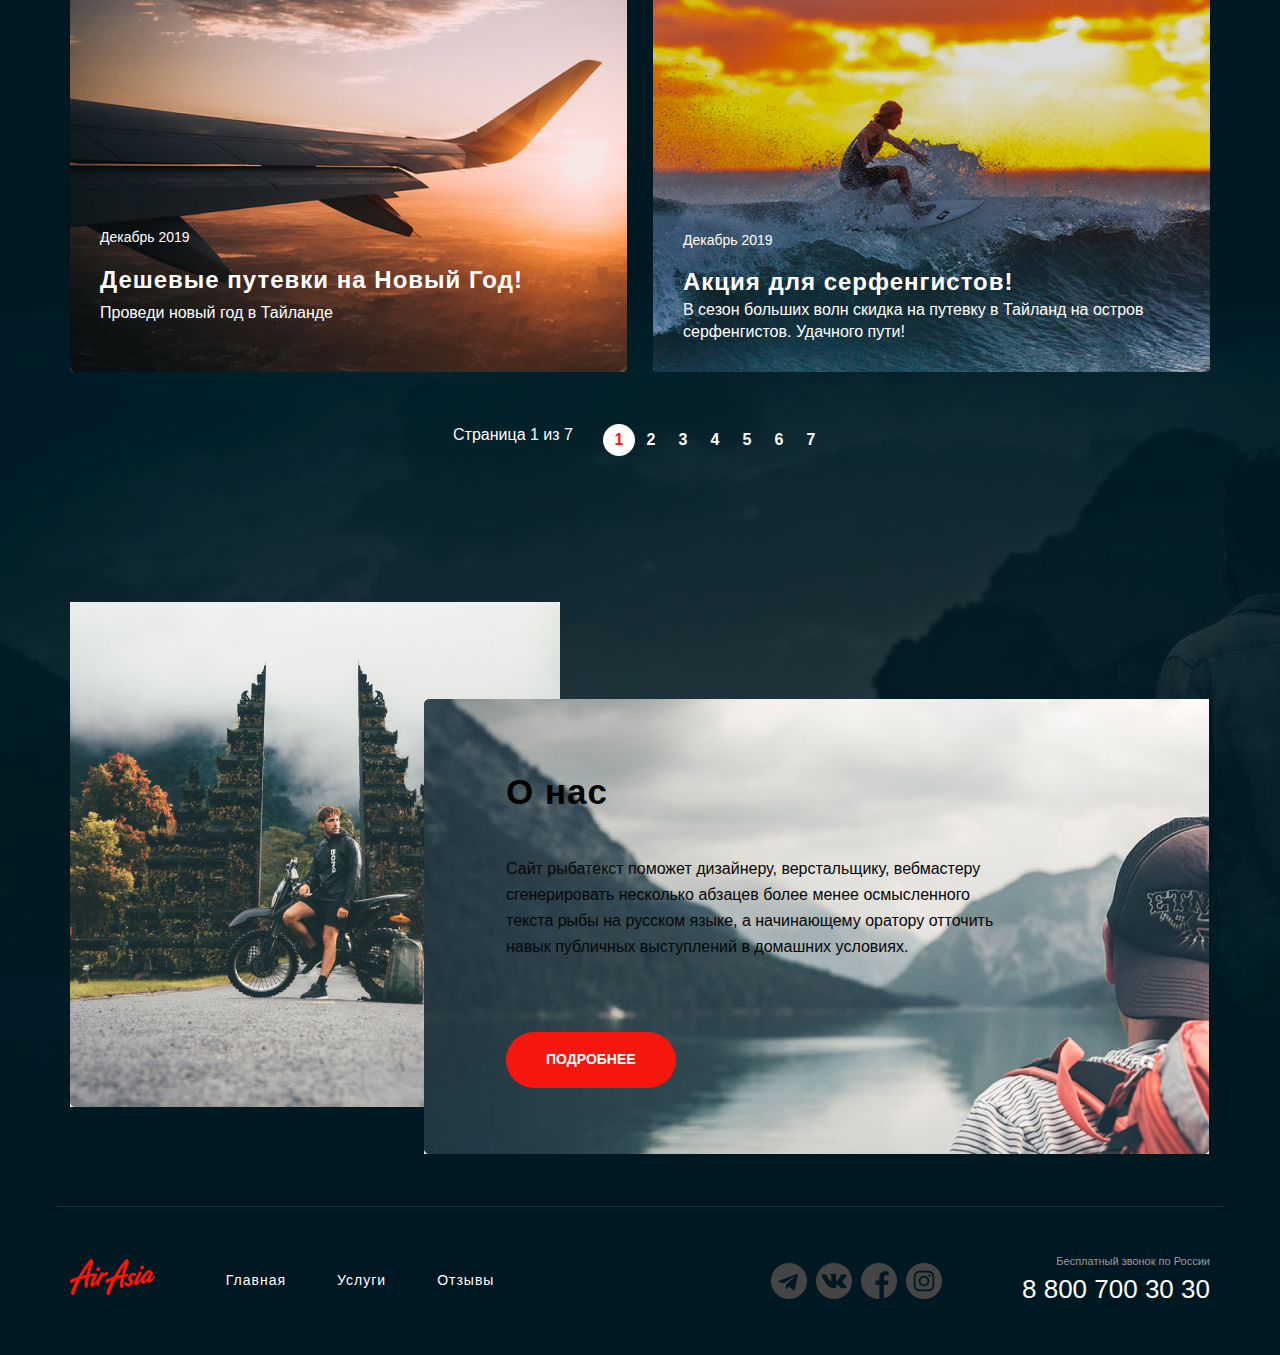
==== commit 32795fc2: "Переверстал все блоки на Flex" ====
--- a/index.html
+++ b/index.html
@@ -34,8 +34,8 @@
 
           <section class="author">
             <div class="author__content-wrap">
-              <h1 class="author__title">Авторские туры по Азии</h1>
-              <p class="author__text">Открой для себя Азию</p>
+              <h1>Авторские туры по Азии</h1>
+              <p>Открой для себя Азию</p>
               <a class="author__btn btn" href="#">Подробнее</a>
             </div>
 
@@ -45,7 +45,7 @@
             <div class="tours__title-wrap">
               <h2 class="tours__title subtitle">Горящие туры</h2>
             </div>
-            <ul class="tours__list ">
+            <ul class="tours__list">
 
               <div class="tours__wrap">
 
@@ -65,7 +65,7 @@
                     </li>
                   </ul>
                   <div class="desc-tours">
-                    <p class="desc-tours__text">Равным образом постоянное обеспечение нашей деятельности позволяет
+                    <p>Равным образом постоянное обеспечение нашей деятельности позволяет
                       оценить
                       значение систем массового участия.</p>
                   </div>
@@ -91,7 +91,7 @@
                     </li>
                   </ul>
                   <div class="desc-tours">
-                    <p class="desc-tours__text">Равным образом постоянное обеспечение нашей деятельности позволяет
+                    <p>Равным образом постоянное обеспечение нашей деятельности позволяет
                       оценить
                       значение систем массового участия.</p>
                   </div>
@@ -117,7 +117,7 @@
                     </li>
                   </ul>
                   <div class="desc-tours">
-                    <p class="desc-tours__text">Равным образом постоянное обеспечение нашей деятельности позволяет
+                    <p>Равным образом постоянное обеспечение нашей деятельности позволяет
                       оценить
                       значение систем массового участия.</p>
                   </div>
@@ -135,7 +135,7 @@
             <div class="news__title-wrap">
               <h2 class="news__title subtitle">Новости и акции</h2>
             </div>
-            <ul class="news__list ">
+            <ul class="news__list">
 
               <div class="news__wrap">
                 <li class="news__item">
@@ -181,28 +181,33 @@
 
           <section class="section">
             <div class="about">
+              <div class="about__wrap-img">
+                <img src="image/gates.jpg" alt="">
+              </div>
+              <div class="about__desc-wrap">
+                <img src="image/mountains.jpg" alt="">
               <div class="about__desc">
                 <h3 class="about__title">О нас</h3>
                 <div class="about__text">
                   <p>Сайт рыбатекст поможет дизайнеру, верстальщику, вебмастеру сгенерировать несколько
                     абзацев более менее осмысленного текста рыбы на русском языке, а начинающему оратору отточить навык
-                    публичных выступлений в домашних условиях. </p>
+                    публичных выступлений в домашних условиях.</p>
                 </div>
                 <a class="abouts__btn btn" href="#">Подробнее</a>
+              </div>
               </div>
             </div>
           </section>
         </div> <!-- ==================================/container===================================-->
       </div><!-- ==================================/bg2==============================-->
-    </div>
     <footer class="footer-wrap">
       <div class="container footer-container__content">
         <div class="footer">
           <a href="#" class="logo">
             <img class="logo__img" src="image/logo.png" alt="Logo">
           </a>
-          <nav class="menu menu-footer">
-            <ul class="menu__list ">
+          <nav class="menu">
+            <ul class="menu__list menu__list-footer">
               <li class="menu__item"><a href="#" class="menu__link">Главная</a></li>
               <li class="menu__item"><a href="#" class="menu__link">Услуги</a></li>
               <li class="menu__item"><a href="#" class="menu__link">Отзывы</a></li>
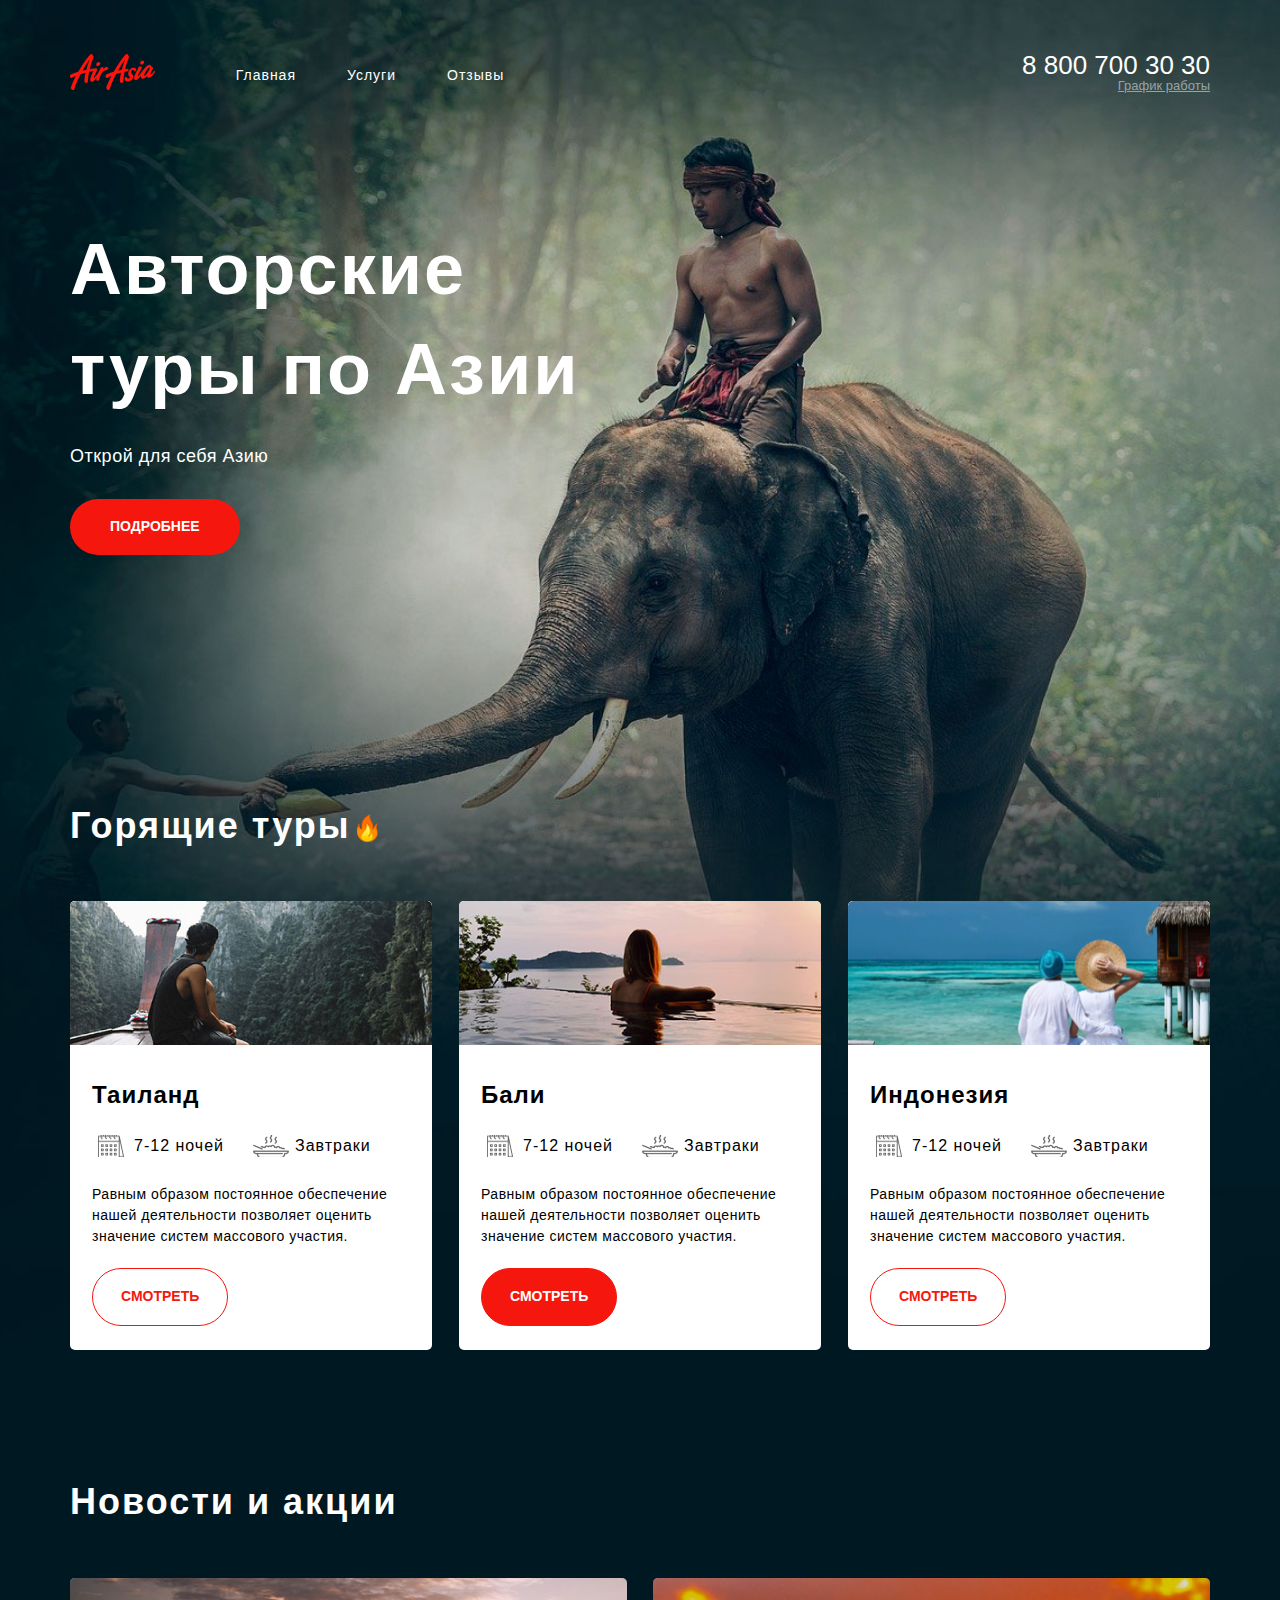
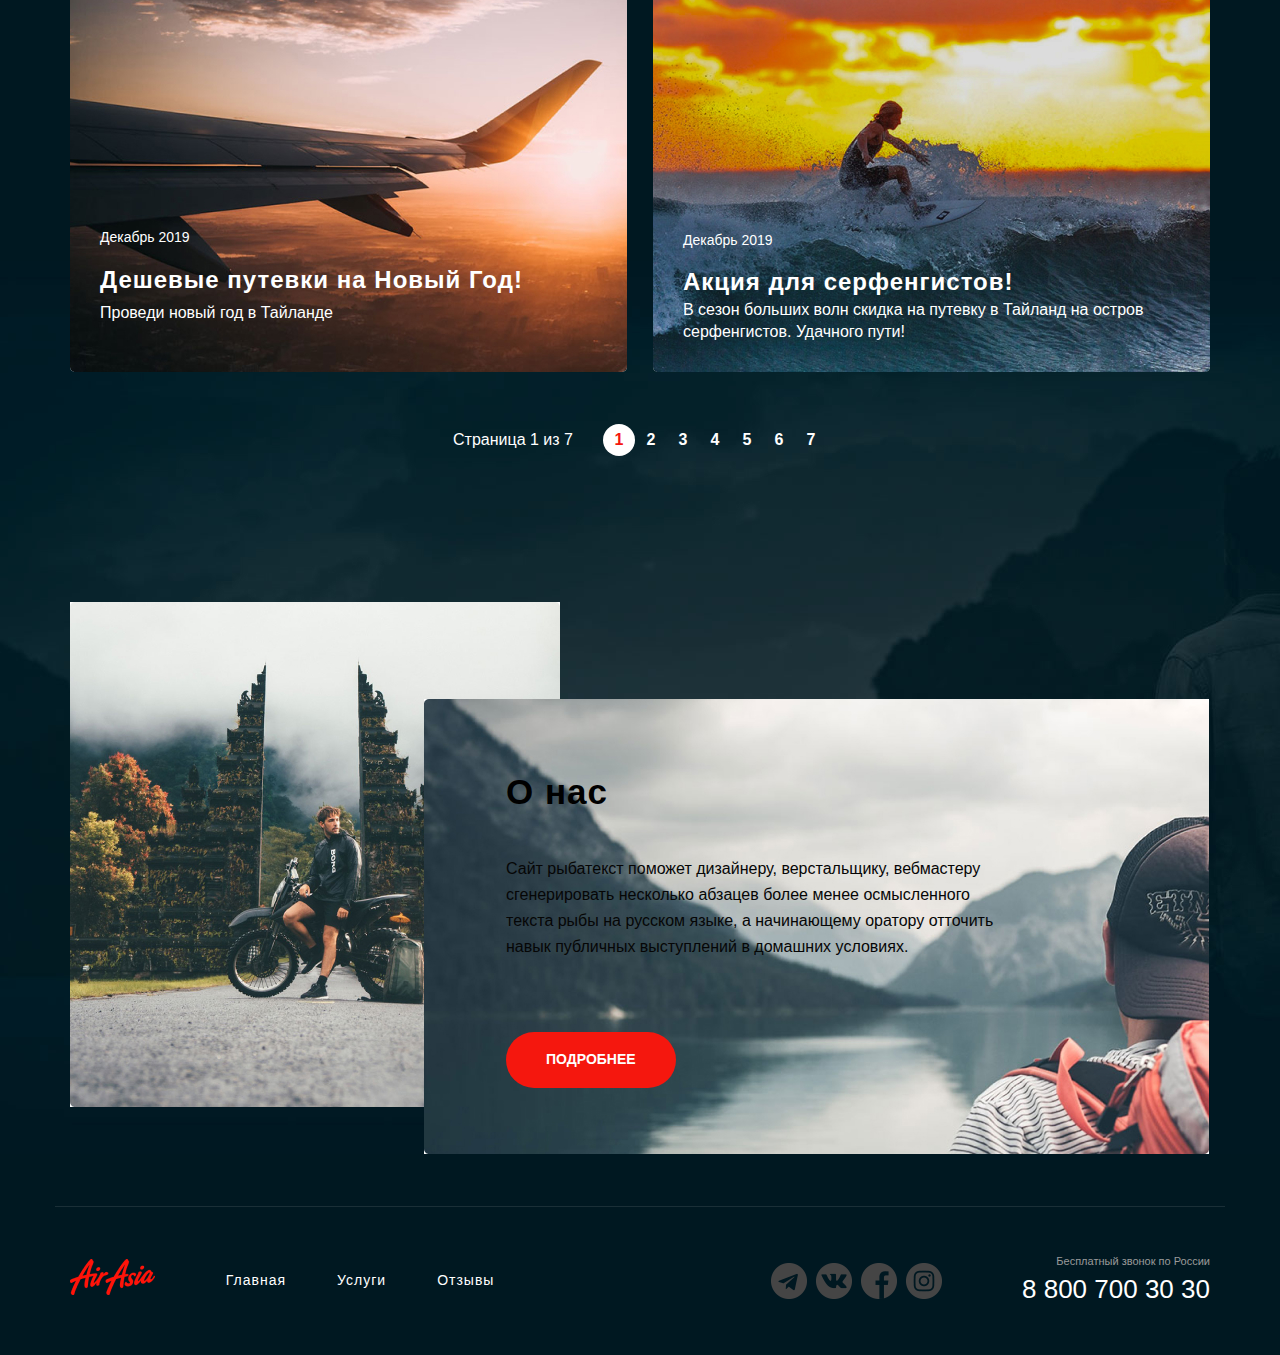
==== commit 10ec6271: "Добавил Услуги начал стилизовать!" ====
--- a/index.html
+++ b/index.html
@@ -21,8 +21,8 @@
             </a>
             <nav class="menu">
               <ul class="menu__list ">
-                <li class="menu__item"><a href="#" class="menu__link">Главная</a></li>
-                <li class="menu__item"><a href="#" class="menu__link">Услуги</a></li>
+                <li class="menu__item"><a href="index.html" class="menu__link">Главная</a></li>
+                <li class="menu__item"><a href="services.html" class="menu__link">Услуги</a></li>
                 <li class="menu__item"><a href="#" class="menu__link">Отзывы</a></li>
               </ul>
             </nav>
@@ -208,8 +208,8 @@
           </a>
           <nav class="menu">
             <ul class="menu__list menu__list-footer">
-              <li class="menu__item"><a href="#" class="menu__link">Главная</a></li>
-              <li class="menu__item"><a href="#" class="menu__link">Услуги</a></li>
+              <li class="menu__item"><a href="index.html" class="menu__link">Главная</a></li>
+              <li class="menu__item"><a href="services.html" class="menu__link">Услуги</a></li>
               <li class="menu__item"><a href="#" class="menu__link">Отзывы</a></li>
             </ul>
           </nav>
--- a/css/main.css
+++ b/css/main.css
@@ -15,6 +15,11 @@
 @import url("./blocks/social.css");
 @import url("./blocks/footer.css");
 
+/*Services*/
+@import url("./blocks/breadcrumbs.css");
+@import url("./blocks/services.css");
 
 
 
+
+
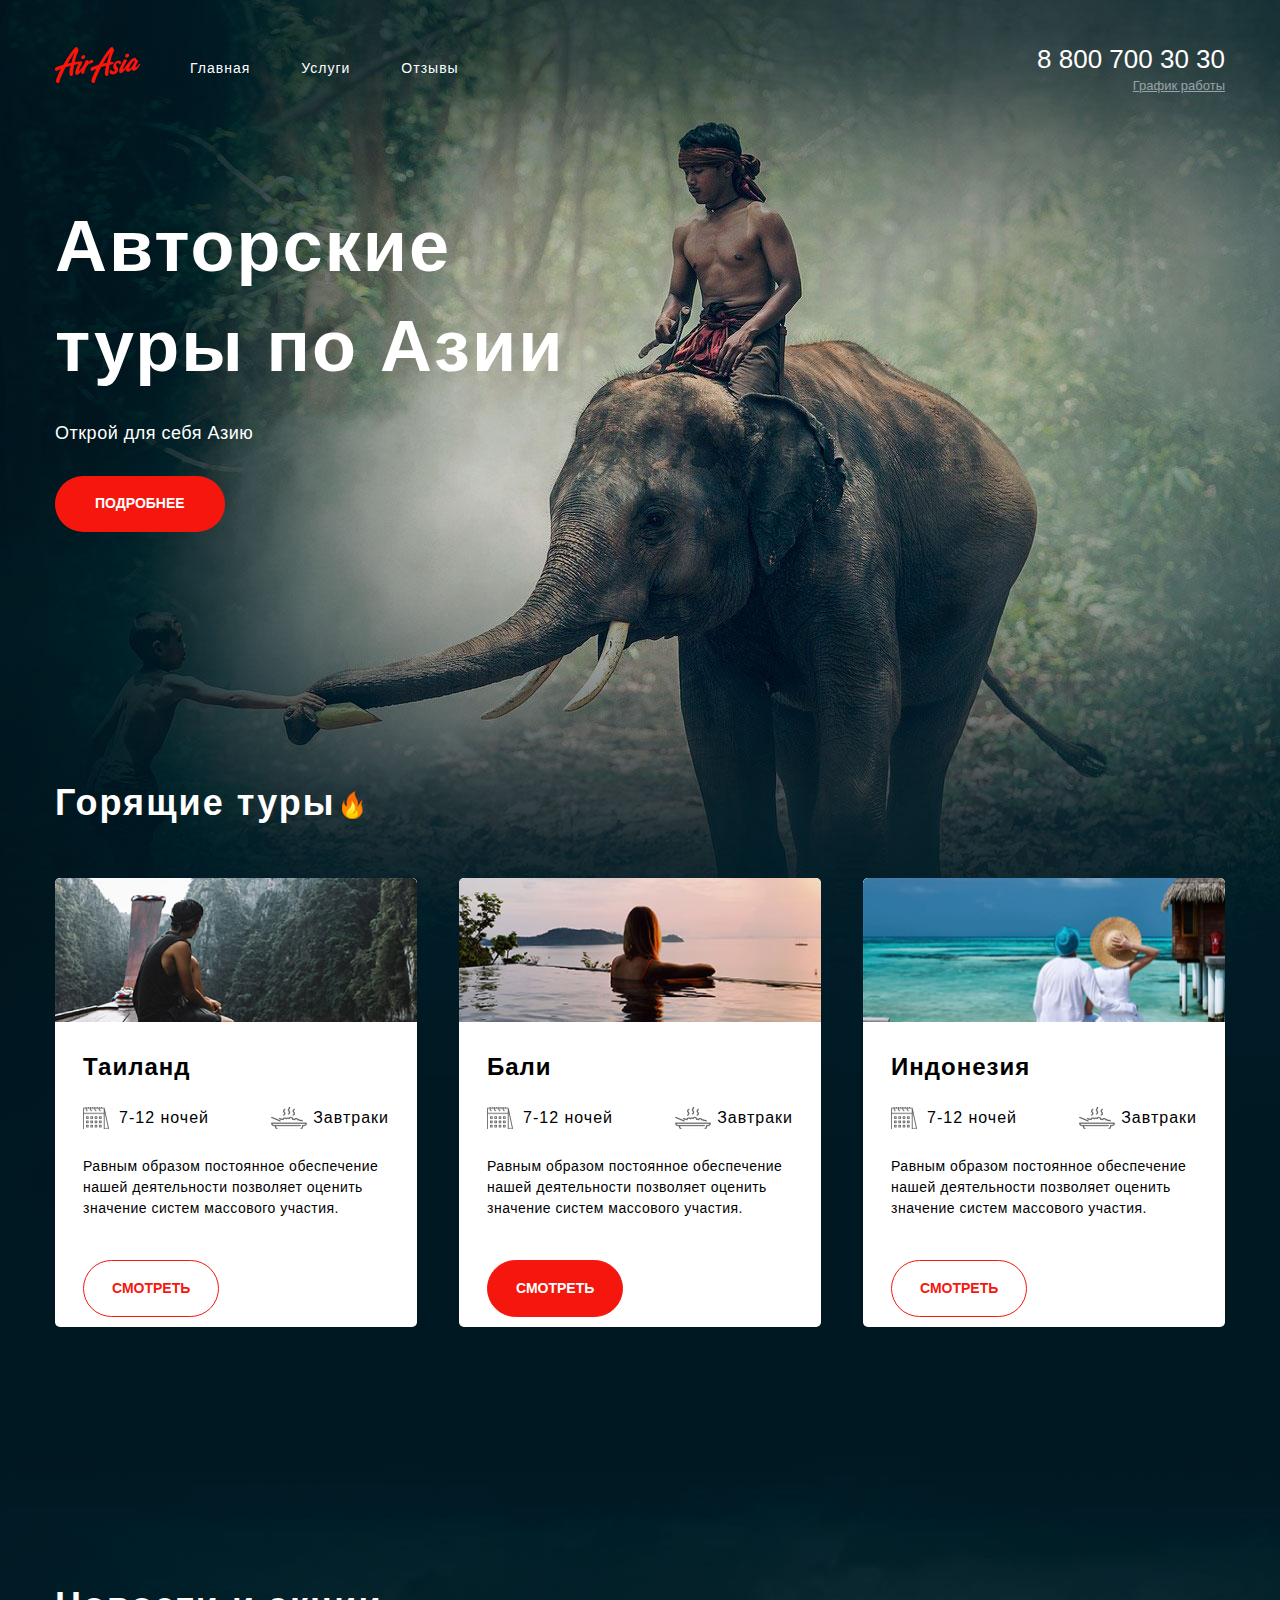
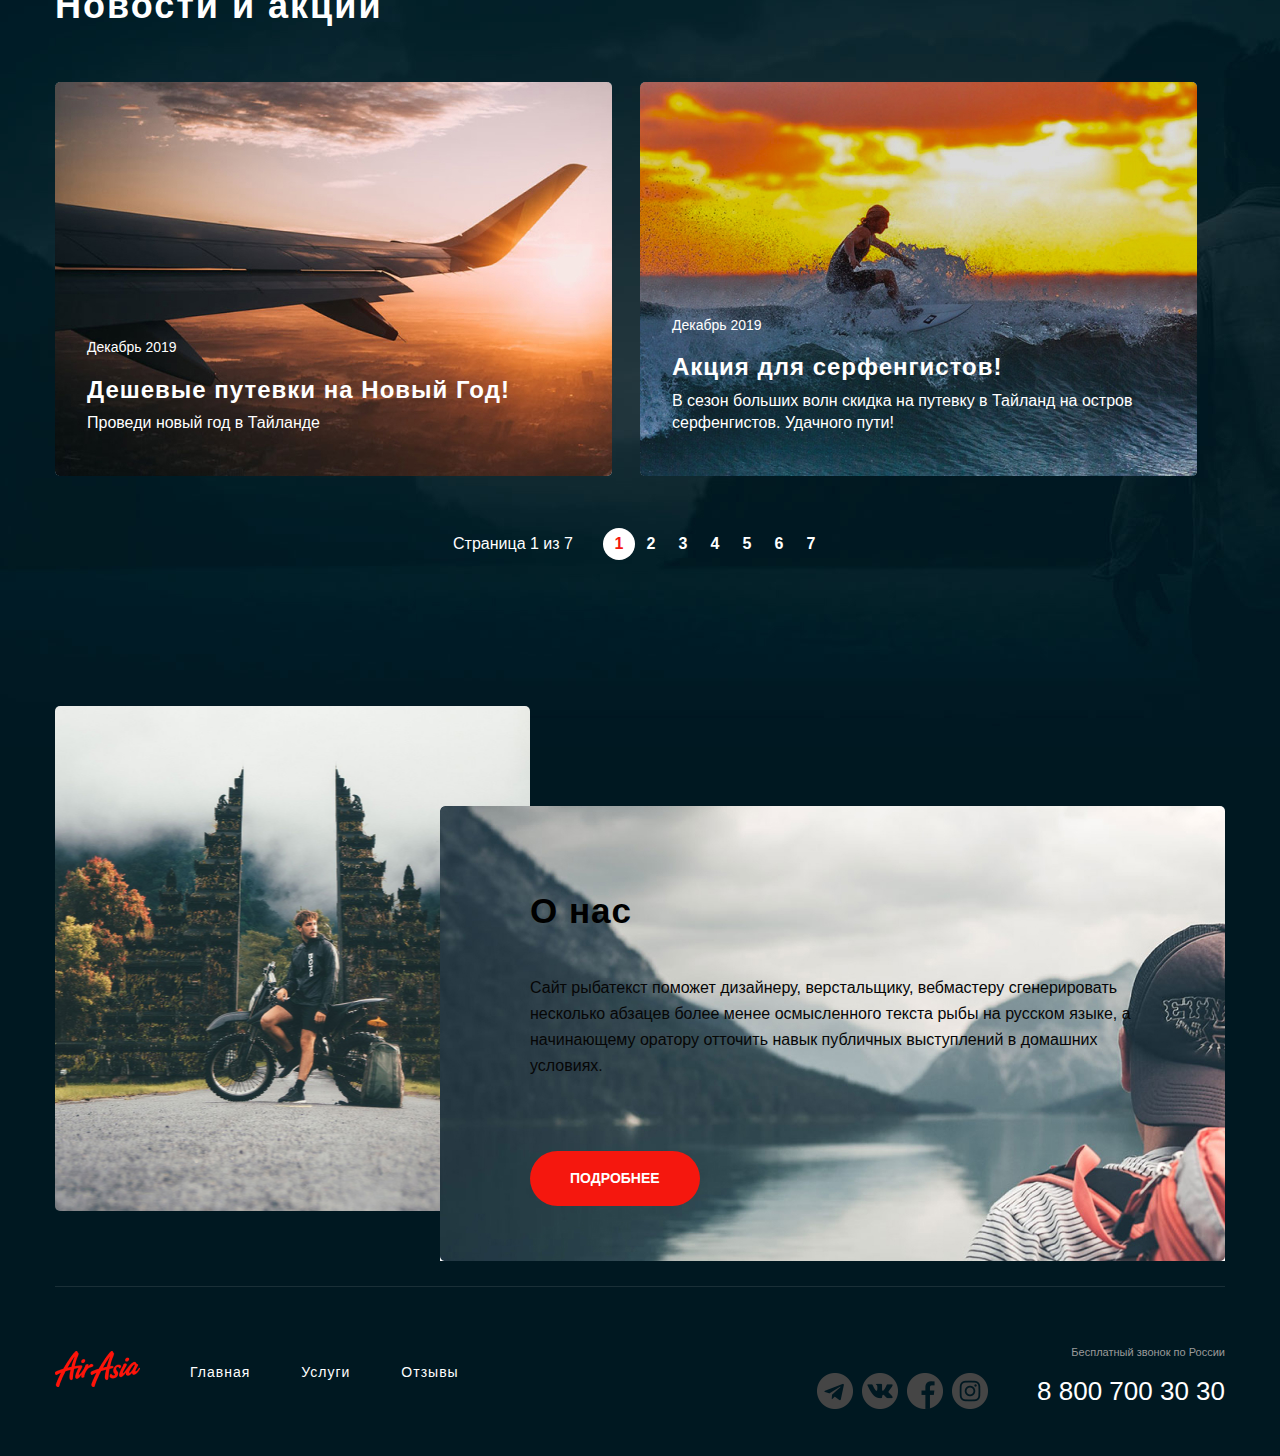
==== commit 5b358087: "Правлю ошибки по Flex" ====
--- a/index.html
+++ b/index.html
@@ -5,31 +5,39 @@
   <meta charset="UTF-8">
   <meta http-equiv="X-UA-Compatible" content="IE=edge">
   <meta name="viewport" content="width=device-width, initial-scale=1.0">
-  <link rel="stylesheet" href="normalize.css">
+  <link rel="stylesheet" href="css/layout/normalize.css">
   <link rel="stylesheet" href="css/main.css">
   <title>Air Asia</title>
 </head>
 
 <body>
-  <div class="wrap bg-dark">
     <div class="wrap__content">
       <div class="bg-1">
-        <div class="container">
+        <div class="container container-athor">
           <header class="header">
-            <a href="#" class="logo">
-              <img class="logo__img" src="image/logo.png" alt="Logo">
-            </a>
-            <nav class="menu">
-              <ul class="menu__list ">
-                <li class="menu__item"><a href="index.html" class="menu__link">Главная</a></li>
-                <li class="menu__item"><a href="services.html" class="menu__link">Услуги</a></li>
-                <li class="menu__item"><a href="#" class="menu__link">Отзывы</a></li>
-              </ul>
-            </nav>
-            <address class="contacts">
-              <a class="contacts__phone" href="tel:+78007003030">8 800 700 30 30</a>
-              <p class="contacts__dropdown-work">График работы</p>
-            </address>
+          <div class="header__column">
+              <a href="#" class="logo">
+                <img class="logo__img" src="image/logo.png" alt="Logo">
+              </a>
+              <nav class="menu">
+                <ul class="menu__list ">
+                  <li class="menu__item">
+                    <a href="index.html" class="menu__link">Главная</a>
+                  </li>
+                  <li class="menu__item">
+                    <a href="services.html" class="menu__link">Услуги</a>
+                  </li>
+                  <li class="menu__item">
+                    <a href="#" class="menu__link">Отзывы</a></li>
+                </ul>
+              </nav>
+          </div>
+            <div class="header__column header__column--align--right">
+              <address class="contacts">
+                <a class="contacts__phone" href="tel:+78007003030">8 800 700 30 30</a>
+                <span>График работы</span>
+              </address>
+            </div>
           </header> <!-- ===/header-->
 
           <section class="author">
@@ -40,90 +48,92 @@
             </div>
 
           </section>
-
+        </div> 
+
+          <div class="container">
           <section class="tours">
             <div class="tours__title-wrap">
               <h2 class="tours__title subtitle">Горящие туры</h2>
             </div>
             <ul class="tours__list">
-
-              <div class="tours__wrap">
-
-                <li class="tours__item tour">
+                
+                <li class="tour__item offer">
                   <div class="tour__image-wrap">
                     <img class="tour__image" src="image/tours/thailand.jpg" alt="thailand">
                   </div>
+                  <div class="tour__content">
+                    <h3 class="tour__title tour__title-wrap">Таиланд</h3>
+                    <ul class="service ">
+                      <li class="service__item">
+                        <p class="service__days">7-12 ночей</p>
+                      </li>
+                      <li class="service__item">
+                        <p class="service__breakfasts">Завтраки</p>
+                      </li>
+                    </ul>
+                    <div class="desc-tours">
+                      <p>Равным образом постоянное обеспечение нашей деятельности позволяет
+                        оценить
+                        значение систем массового участия.</p>
+                    </div>
+                    <div class="tour-wrap-btn">
+                        <a class="tour-btn btn" href="#">Смотреть</a>
+                    </div>
+                  </div>
                 </li>
-                <div class="tour__content">
-                  <h3 class="tour__title tour__title-wrap">Таиланд</h3>
-                  <ul class="service ">
-                    <li class="service__item">
-                      <p class="service__days">7-12 ночей</p>
-                    </li>
-                    <li class="service__item">
-                      <p class="service__breakfasts">Завтраки</p>
-                    </li>
-                  </ul>
-                  <div class="desc-tours">
-                    <p>Равным образом постоянное обеспечение нашей деятельности позволяет
-                      оценить
-                      значение систем массового участия.</p>
-                  </div>
-                  <a class="tour-btn btn" href="#">Смотреть</a>
-                </div>
-              </div>
-
-              <div class="tours__wrap">
-
-                <li class="tours__item tour">
+
+                <li class="tour__item offer">
                   <div class="tour__image-wrap">
                     <img class="tour__image" src="image/tours/bali.jpg" alt="bali">
                   </div>
+                  <div class="tour__content">
+                    <h3 class="tour__title tour__title-wrap">Бали</h3>
+                    <ul class="service ">
+                      <li class="service__item">
+                        <p class="service__days">7-12 ночей</p>
+                      </li>
+                      <li class="service__item">
+                        <p class="service__breakfasts">Завтраки</p>
+                      </li>
+                    </ul>
+                    <div class="desc-tours">
+                      <p>Равным образом постоянное обеспечение нашей деятельности позволяет
+                        оценить
+                        значение систем массового участия.</p>
+                    </div>
+                    <div class="tour-wrap-btn">
+                      <a class="tour-btn btn btn--active" href="#">Смотреть</a>
+                    </div>
+                  </div>
                 </li>
-                <div class="tour__content">
-                  <h3 class="tour__title tour__title-wrap">Бали</h3>
-                  <ul class="service ">
-                    <li class="service__item">
-                      <p class="service__days">7-12 ночей</p>
-                    </li>
-                    <li class="service__item">
-                      <p class="service__breakfasts">Завтраки</p>
-                    </li>
-                  </ul>
-                  <div class="desc-tours">
-                    <p>Равным образом постоянное обеспечение нашей деятельности позволяет
-                      оценить
-                      значение систем массового участия.</p>
-                  </div>
-                  <a class="tour-btn btn btn--active" href="#">Смотреть</a>
-                </div>
-              </div>
-
-              <div class="tours__wrap">
-
-                <li class="tours__item tour">
+              </li>
+
+                <li class="tour__item offer">
                   <div class="tour__image-wrap">
                     <img class="tour__image" src="image/tours/indonesia.jpg" alt="indonesia">
                   </div>
-                </li>
-                <div class="tour__content">
-                  <h3 class="tour__title tour__title-wrap">Индонезия</h3>
-                  <ul class="service ">
-                    <li class="service__item">
-                      <p class="service__days">7-12 ночей</p>
-                    </li>
-                    <li class="service__item">
-                      <p class="service__breakfasts">Завтраки</p>
-                    </li>
-                  </ul>
-                  <div class="desc-tours">
-                    <p>Равным образом постоянное обеспечение нашей деятельности позволяет
-                      оценить
-                      значение систем массового участия.</p>
-                  </div>
-                  <a class="tour-btn btn" href="#">Смотреть</a>
-                </div>
-              </div>
+                  <div class="tour__content">
+                    <h3 class="tour__title tour__title-wrap">Индонезия</h3>
+
+                    <ul class="service ">
+                      <li class="service__item">
+                        <p class="service__days">7-12 ночей</p>
+                      </li>
+                      <li class="service__item">
+                        <p class="service__breakfasts">Завтраки</p>
+                      </li>
+                    </ul>
+                    <div class="desc-tours">
+                      <p>Равным образом постоянное обеспечение нашей деятельности позволяет
+                        оценить
+                        значение систем массового участия.</p>
+                    </div>
+                      <div class="tour-wrap-btn">
+                        <a class="tour-btn btn" href="#">Смотреть</a>
+                      </div>
+                    </div>
+                  </li>
+              </li>
             </ul> <!-- ==================================/Карточки===================================-->
           </section>
         </div> <!-- ==================================/container===============================-->
@@ -137,35 +147,33 @@
             </div>
             <ul class="news__list">
 
-              <div class="news__wrap">
-                <li class="news__item">
-                  <div class="news__image-wrap">
-                    <img class="news__image" src="image/plain.jpg" alt="plain">
-                  </div>
-                  <div class="news__content-wrap">
-                    <p class="news__data">Декабрь 2019</p>
-                    <h3 class="news__subtitle">Дешевые путевки на Новый Год!</h3>
-                    <p class="news__text">Проведи новый год в Тайланде</p>
-                  </div>
-                </li>
-              </div>
-
-              <div class="news__wrap">
-                <li class="news__item">
-                  <div class="news__image-wrap">
-                    <img class="news__image" src="image/surfer.jpg" alt="surfer">
-                  </div>
-                  <div class="news__content-wrap news__content-wrap-2">
-                    <p class="news__data">Декабрь 2019</p>
-                    <h3 class="news__subtitle">Акция для серфенгистов!</h3>
-                    <p class="news__text">В сезон больших волн скидка на путевку в Тайланд на остров серфенгистов.
+              <li class="news__item single-news">
+                  <div class="single-news__image-wrap">
+                    <img class="single-news__image" src="image/plain.jpg" alt="plain">
+                  </div>
+                  <div class="single-news__content-wrap">
+                    <p class="single-news__data">Декабрь 2019</p>
+                    <h3 class="single-news__subtitle">Дешевые путевки на Новый Год!</h3>
+                    <p class="single-news__text">Проведи новый год в Тайланде</p>
+                  </div>
+              </li>
+
+              <li class="news__item single-news">
+                  <div class="single-news__image-wrap">
+                    <img class="single-news__image" src="image/surfer.jpg" alt="surfer">
+                  </div>
+                  <div class="single-news__content-wrap">
+                    <p class="single-news__data">Декабрь 2019</p>
+                    <h3 class="single-news__subtitle">Акция для серфенгистов!</h3>
+                    <p class="single-news__text">В сезон больших волн скидка на путевку в Тайланд на остров серфенгистов.
                       Удачного
                       пути!</p>
                   </div>
-                </li>
-              </div>
+              </li>
+
             </ul>
           </section>
+
           <div class="paginator">
             <div class="paginator__display">Страница 1 из 7</div>
             <ul class="paginator__list">
@@ -178,57 +186,59 @@
               <li class="paginator__item"><a class="paginator__link" href="">7</a></li>
             </ul>
           </div>
+          </div>
 
           <section class="section">
-            <div class="about">
-              <div class="about__wrap-img">
-                <img src="image/gates.jpg" alt="">
+            <div class="container">
+              <div class="about">
+                <div class="about__desc">
+                  <h2 class="about__title">О нас</h2>
+                  <div class="about__desc-text">
+                    <p>Сайт рыбатекст поможет дизайнеру, верстальщику, вебмастеру сгенерировать несколько
+                      абзацев более менее осмысленного текста рыбы на русском языке, а начинающему оратору отточить навык
+                      публичных выступлений в домашних условиях.</p>
+                  </div>
+                  <a class="abouts__btn btn" href="#">Подробнее</a>
+                </div>
               </div>
-              <div class="about__desc-wrap">
-                <img src="image/mountains.jpg" alt="">
-              <div class="about__desc">
-                <h3 class="about__title">О нас</h3>
-                <div class="about__text">
-                  <p>Сайт рыбатекст поможет дизайнеру, верстальщику, вебмастеру сгенерировать несколько
-                    абзацев более менее осмысленного текста рыбы на русском языке, а начинающему оратору отточить навык
-                    публичных выступлений в домашних условиях.</p>
-                </div>
-                <a class="abouts__btn btn" href="#">Подробнее</a>
+            </div>
+          </section>
+        </div> 
+      </div>
+      <div class="bg-dark">
+        <footer class="footer-wrap">
+          <div class="container footer-container__content">
+            <div class="footer">
+              <div class="footer__col">
+                <a href="#" class="logo">
+                  <img class="logo__img" src="image/logo.png" alt="Logo">
+                </a>
+                <nav class="menu">
+                  <ul class="menu__list menu__list-footer">
+                    <li class="menu__item"><a href="index.html" class="menu__link">Главная</a></li>
+                    <li class="menu__item"><a href="services.html" class="menu__link">Услуги</a></li>
+                    <li class="menu__item"><a href="#" class="menu__link">Отзывы</a></li>
+                  </ul>
+                </nav>
               </div>
+              
+              <div class="footer__col footer__col--align--right">
+                <ul class="socials ">
+                  <li class="socials__item socials__item--icon--telega"><a href="" class="socials__link"></a></li>
+                  <li class="socials__item socials__item--icon--vk"><a href="" class="socials__link"></a></li>
+                  <li class="socials__item socials__item--icon--fb"><a href="" class="socials__link"></a></li>
+                  <li class="socials__item socials__item--icon--insta"><a href="" class="socials__link"></a></li>
+                </ul>
+                <address class="contacts contacts-footer">
+                  <p class="contacts__dropdown-work contacts__footer-work">Бесплатный звонок по России</p>
+                  <a class="contacts__phone contacts__footer-phone" href="tel:+78007003030">8 800 700 30 30</a>
+                </address>
               </div>
             </div>
-          </section>
-        </div> <!-- ==================================/container===================================-->
-      </div><!-- ==================================/bg2==============================-->
-    <footer class="footer-wrap">
-      <div class="container footer-container__content">
-        <div class="footer">
-          <a href="#" class="logo">
-            <img class="logo__img" src="image/logo.png" alt="Logo">
-          </a>
-          <nav class="menu">
-            <ul class="menu__list menu__list-footer">
-              <li class="menu__item"><a href="index.html" class="menu__link">Главная</a></li>
-              <li class="menu__item"><a href="services.html" class="menu__link">Услуги</a></li>
-              <li class="menu__item"><a href="#" class="menu__link">Отзывы</a></li>
-            </ul>
-          </nav>
-          <ul class="socials ">
-            <li class="socials__item socials__item--icon--telega"><a href="" class="socials__link"></a></li>
-            <li class="socials__item socials__item--icon--vk"><a href="" class="socials__link"></a></li>
-            <li class="socials__item socials__item--icon--fb"><a href="" class="socials__link"></a></li>
-            <li class="socials__item socials__item--icon--insta"><a href="" class="socials__link"></a></li>
-          </ul>
-          <address class="contacts contacts-footer">
-            <p class="contacts__dropdown-work contacts__footer-work">Бесплатный звонок по России</p>
-            <a class="contacts__phone contacts__footer-phone" href="tel:+78007003030">8 800 700 30 30</a>
-          </address>
-        </div>
+          </div>
+        </footer> 
       </div>
-    </footer> <!-- ==================================/footer=============================-->
-  </div> <!-- ==================================/wrap=================================-->
-
-
+        
 </body>
 
 </html>--- a/css/main.css
+++ b/css/main.css
@@ -18,6 +18,7 @@
 /*Services*/
 @import url("./blocks/breadcrumbs.css");
 @import url("./blocks/services.css");
+@import url("./blocks/topline.css");
 
 
 
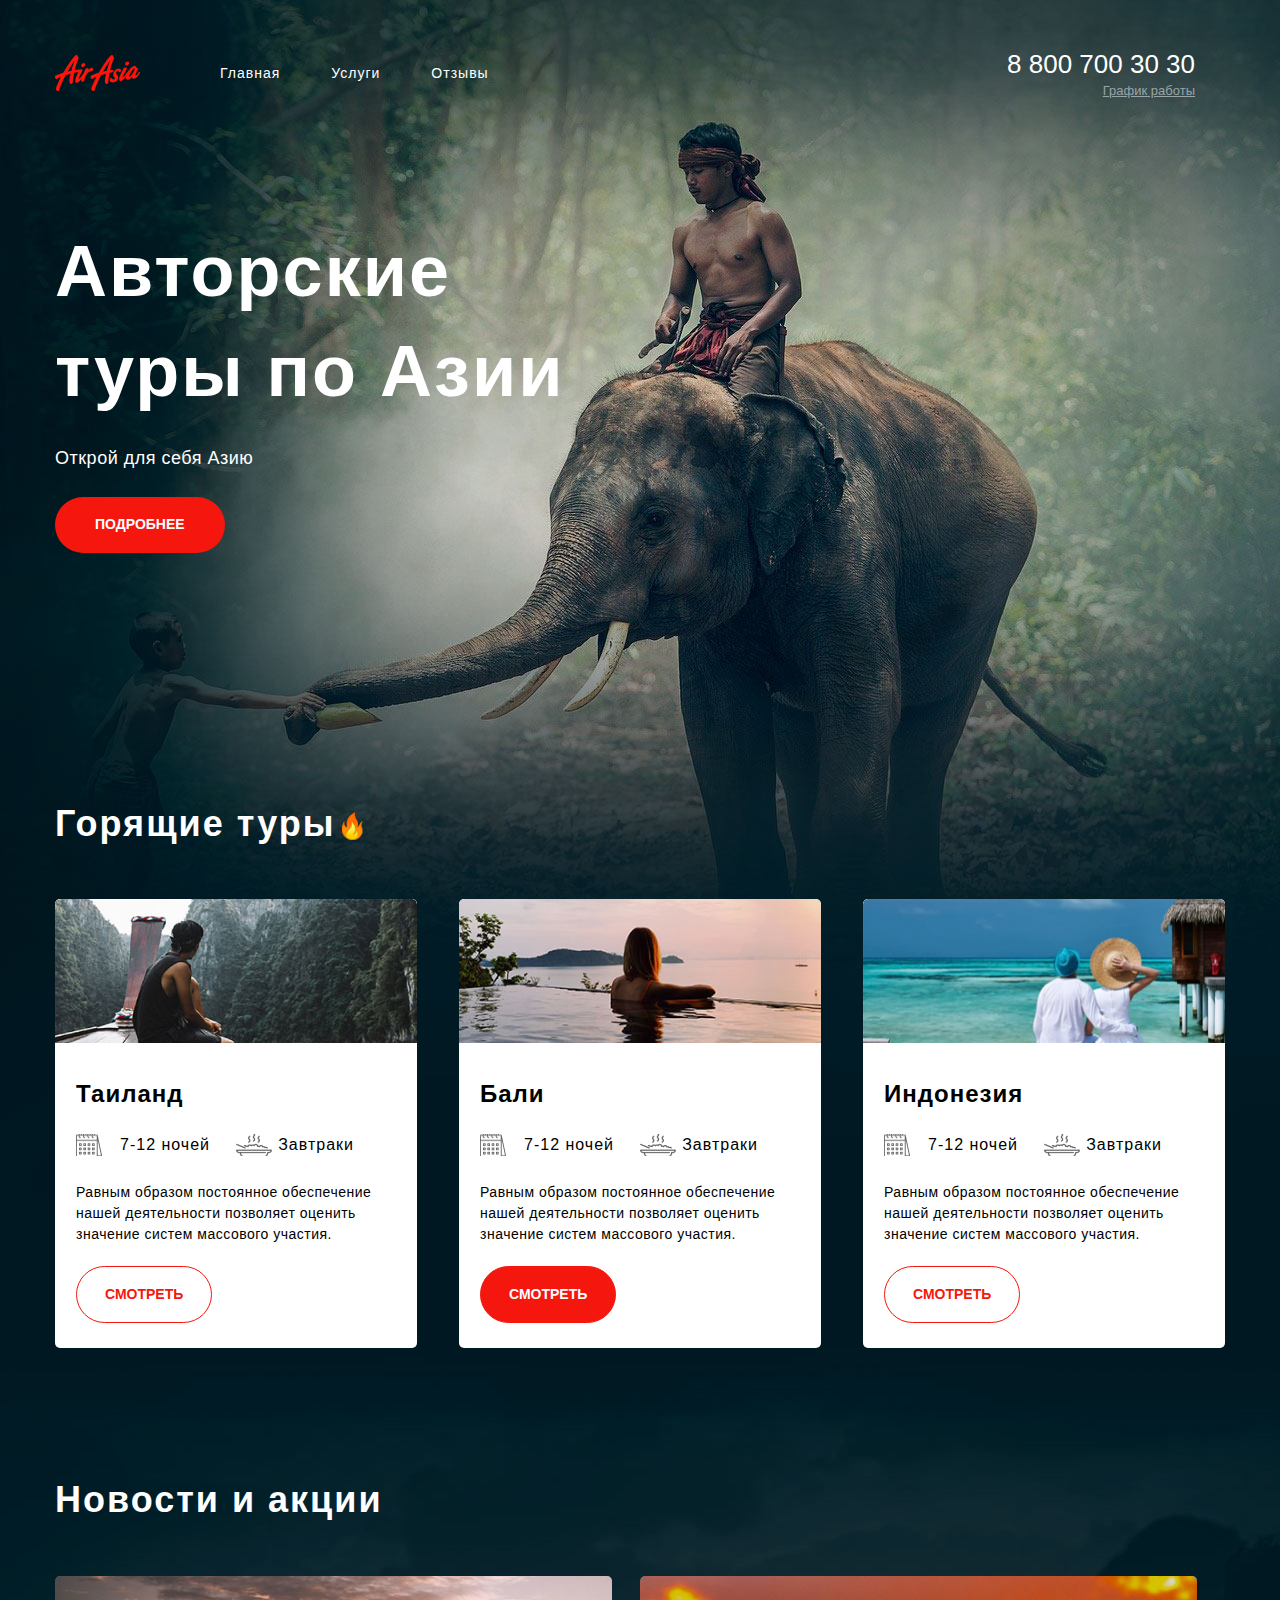
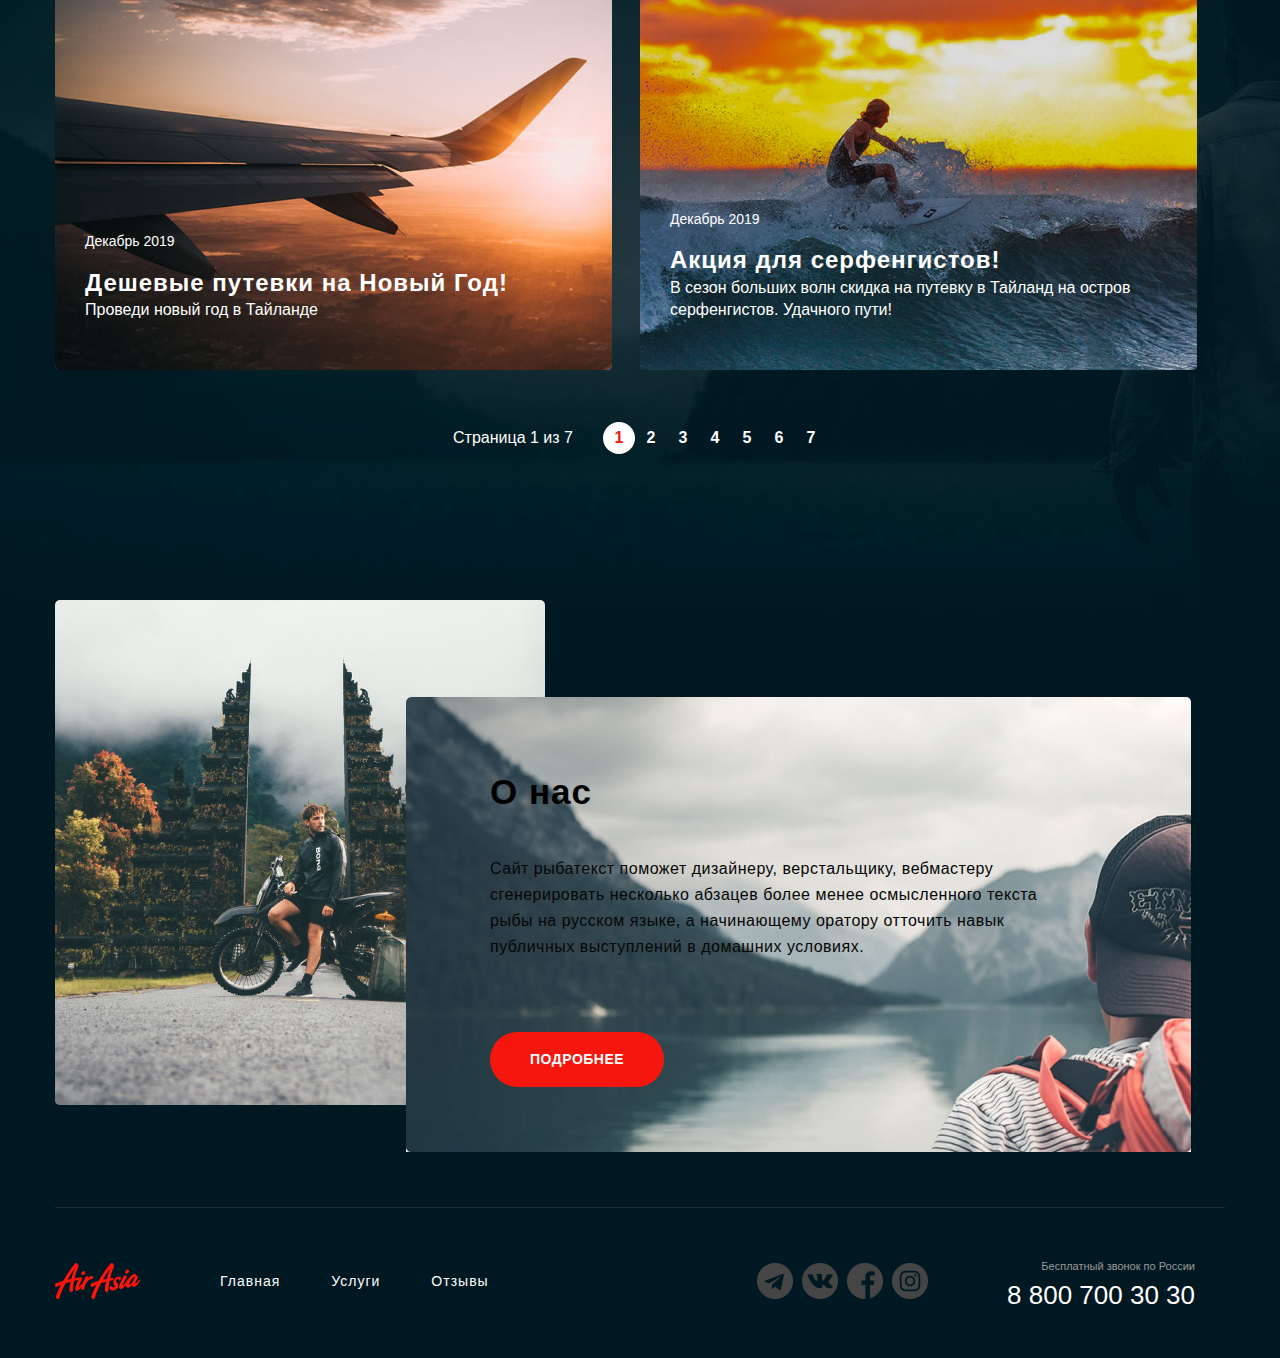
==== commit 066deb48: "Закончил главную по ПП" ====
--- a/index.html
+++ b/index.html
@@ -88,7 +88,7 @@
                   </div>
                   <div class="tour__content">
                     <h3 class="tour__title tour__title-wrap">Бали</h3>
-                    <ul class="service ">
+                    <ul class="service">
                       <li class="service__item">
                         <p class="service__days">7-12 ночей</p>
                       </li>
@@ -229,7 +229,7 @@
                   <li class="socials__item socials__item--icon--fb"><a href="" class="socials__link"></a></li>
                   <li class="socials__item socials__item--icon--insta"><a href="" class="socials__link"></a></li>
                 </ul>
-                <address class="contacts contacts-footer">
+                <address class="contacts">
                   <p class="contacts__dropdown-work contacts__footer-work">Бесплатный звонок по России</p>
                   <a class="contacts__phone contacts__footer-phone" href="tel:+78007003030">8 800 700 30 30</a>
                 </address>
--- a/css/main.css
+++ b/css/main.css
@@ -19,6 +19,7 @@
 @import url("./blocks/breadcrumbs.css");
 @import url("./blocks/services.css");
 @import url("./blocks/topline.css");
+@import url("./blocks/parthers.css");
 
 
 
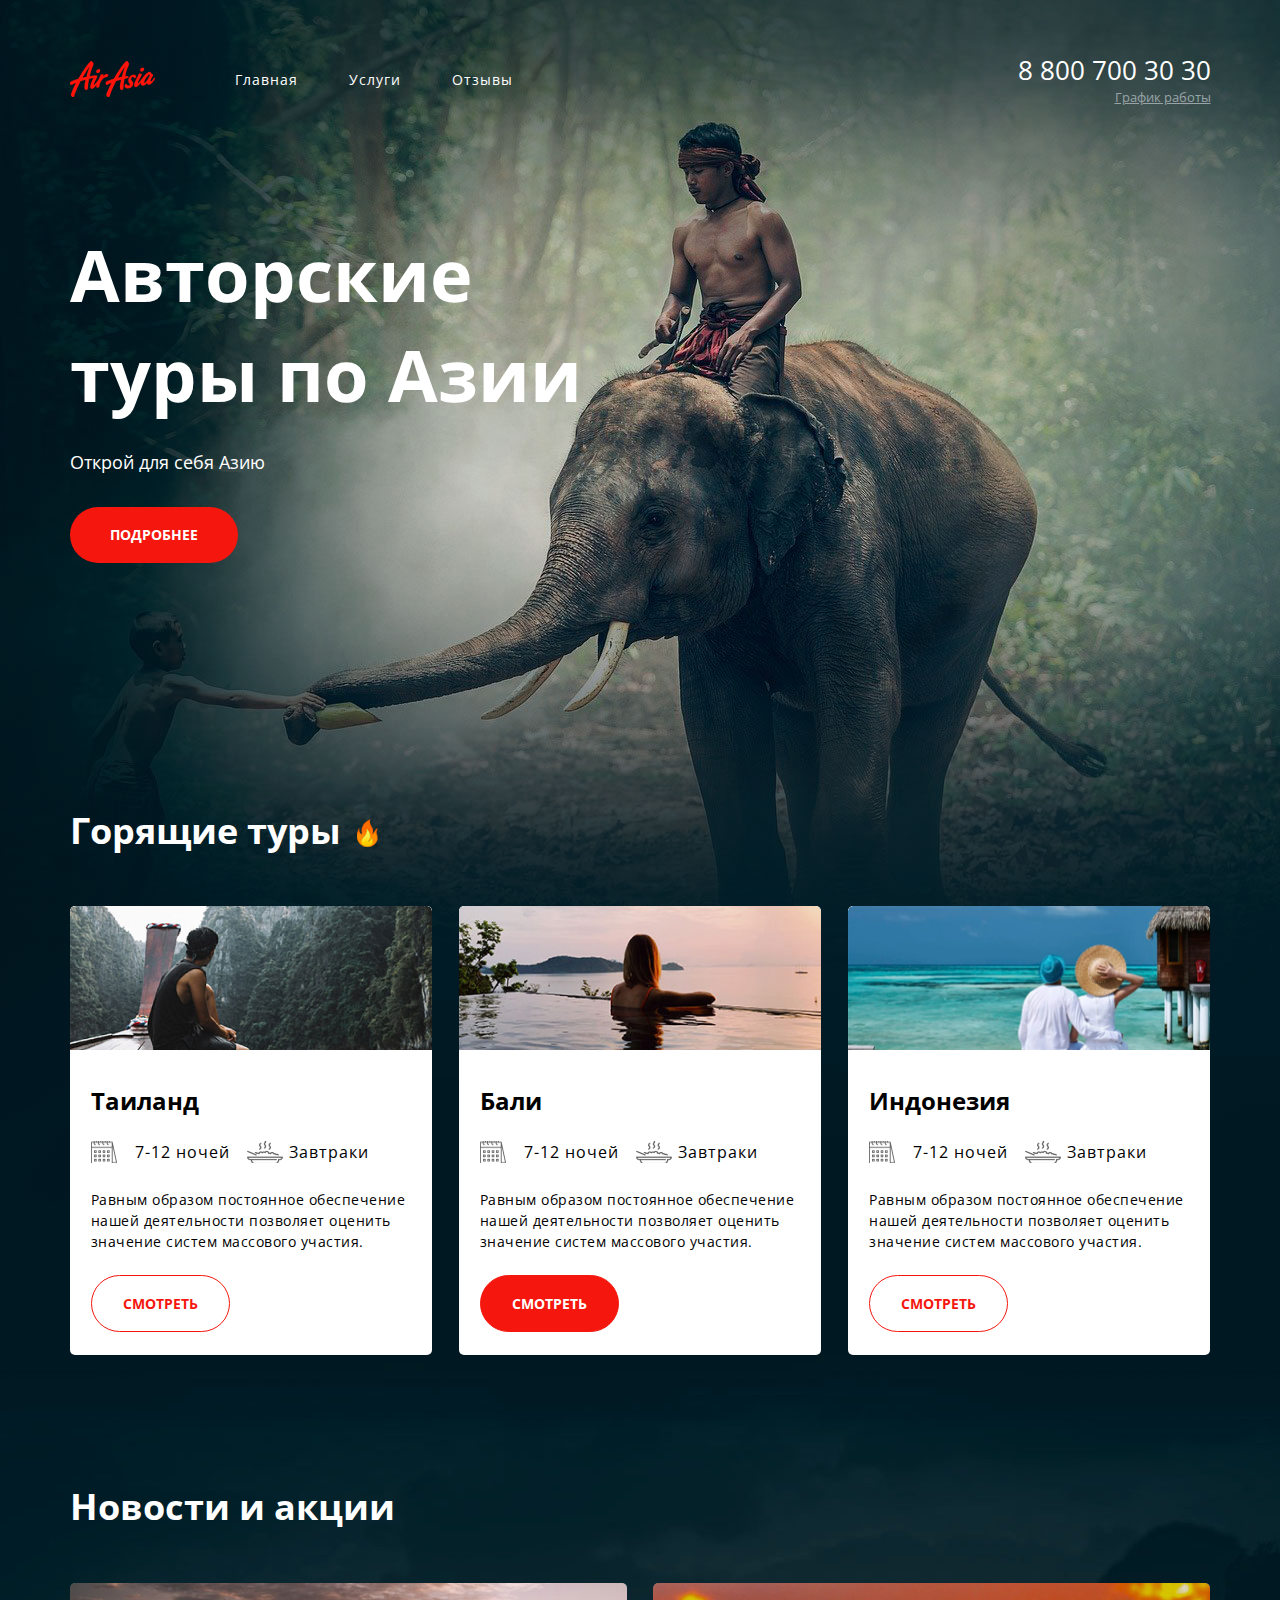
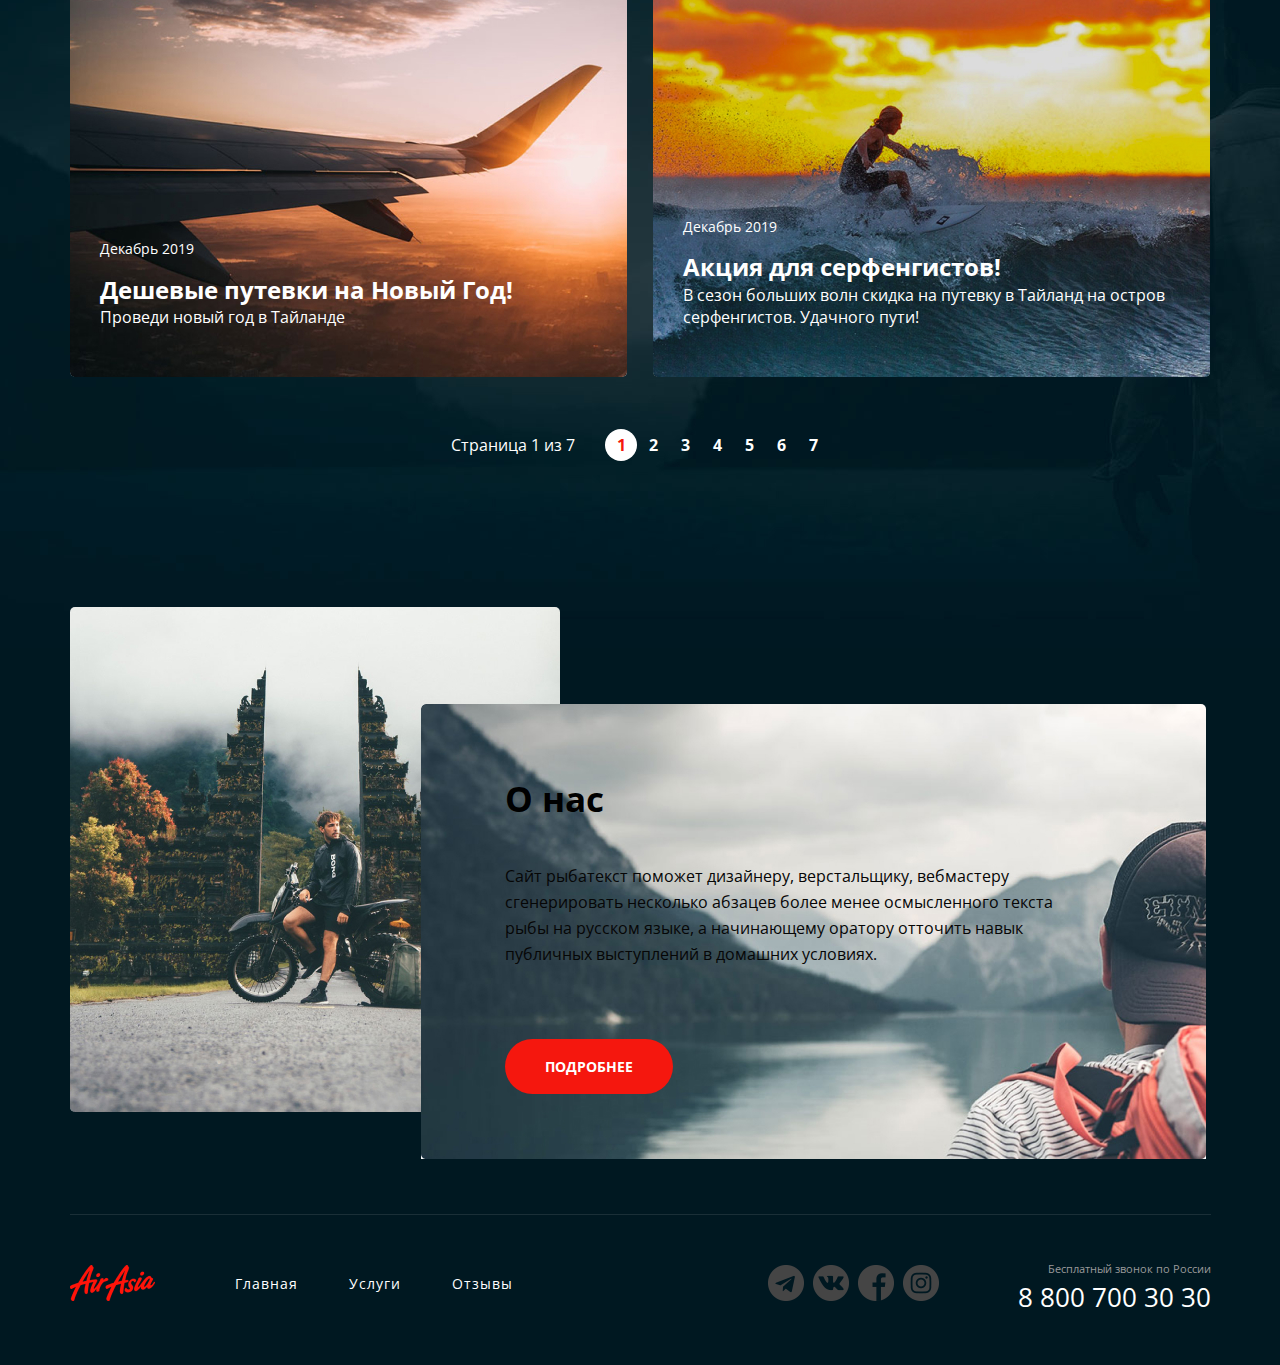
==== commit 115e7588: "Допилил CSS" ====
--- a/index.html
+++ b/index.html
@@ -35,7 +35,20 @@
             <div class="header__column header__column--align--right">
               <address class="contacts">
                 <a class="contacts__phone" href="tel:+78007003030">8 800 700 30 30</a>
-                <span>График работы</span>
+
+                <div class="dropdown">
+                  <a class="dropdown__link" href="#">График работы</a>
+                  <div class="dropdown__menu">
+                    <ul class="dropdown__list">
+                      <li class="dropdown__item">
+                        <span class="dropdown__item-time">пн-вс: 09:00 - 20:00</span>
+                      </li>
+                      <li class="dropdown__item">
+                        <span>Обед: 14:00-14:30</span>
+                      </li>
+                    </ul>
+                  </div>
+                </div>
               </address>
             </div>
           </header> <!-- ===/header-->
@@ -224,10 +237,10 @@
               
               <div class="footer__col footer__col--align--right">
                 <ul class="socials ">
-                  <li class="socials__item socials__item--icon--telega"><a href="" class="socials__link"></a></li>
-                  <li class="socials__item socials__item--icon--vk"><a href="" class="socials__link"></a></li>
-                  <li class="socials__item socials__item--icon--fb"><a href="" class="socials__link"></a></li>
-                  <li class="socials__item socials__item--icon--insta"><a href="" class="socials__link"></a></li>
+                  <li class="socials__item"><a href="" class="socials__link socials__link--icon--telega"></a></li>
+                  <li class="socials__item"><a href="" class="socials__link socials__link--icon--vk"></a></li>
+                  <li class="socials__item"><a href="" class="socials__link socials__link--icon--fb"></a></li>
+                  <li class="socials__item"><a href="" class="socials__link socials__link--icon--insta"></a></li>
                 </ul>
                 <address class="contacts">
                   <p class="contacts__dropdown-work contacts__footer-work">Бесплатный звонок по России</p>
--- a/css/main.css
+++ b/css/main.css
@@ -6,6 +6,7 @@
 @import url("./blocks/logo.css");
 @import url("./blocks/nav.css");
 @import url("./blocks/contacts.css");
+@import url("./blocks/dropdown.css");
 @import url("./blocks/author.css");
 @import url("./blocks/btn.css");
 @import url("./blocks/tours.css");
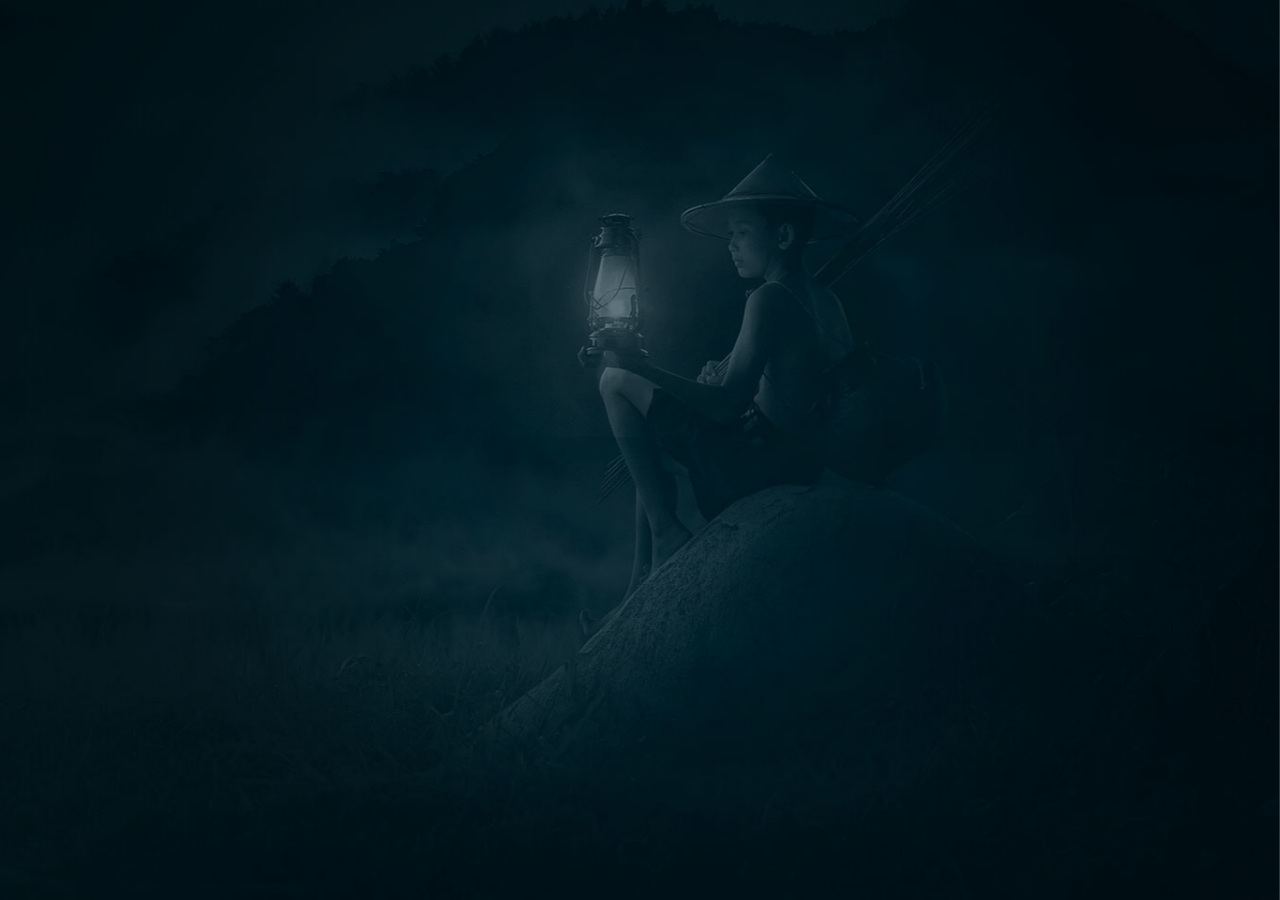
==== commit ea3155f2: "Сделал приветственную страницу" ====
--- a/index.html
+++ b/index.html
@@ -7,251 +7,19 @@
   <meta name="viewport" content="width=device-width, initial-scale=1.0">
   <link rel="stylesheet" href="css/layout/normalize.css">
   <link rel="stylesheet" href="css/main.css">
-  <title>Air Asia</title>
-</head>
+  <title>Welcome Air Asia</title>
+</head> 
 
 <body>
-    <div class="wrap__content">
-      <div class="bg-1">
-        <div class="container container-athor">
-          <header class="header">
-          <div class="header__column">
-              <a href="#" class="logo">
-                <img class="logo__img" src="image/logo.png" alt="Logo">
-              </a>
-              <nav class="menu">
-                <ul class="menu__list ">
-                  <li class="menu__item">
-                    <a href="index.html" class="menu__link">Главная</a>
-                  </li>
-                  <li class="menu__item">
-                    <a href="services.html" class="menu__link">Услуги</a>
-                  </li>
-                  <li class="menu__item">
-                    <a href="#" class="menu__link">Отзывы</a></li>
-                </ul>
-              </nav>
-          </div>
-            <div class="header__column header__column--align--right">
-              <address class="contacts">
-                <a class="contacts__phone" href="tel:+78007003030">8 800 700 30 30</a>
-
-                <div class="dropdown">
-                  <a class="dropdown__link" href="#">График работы</a>
-                  <div class="dropdown__menu">
-                    <ul class="dropdown__list">
-                      <li class="dropdown__item">
-                        <span class="dropdown__item-time">пн-вс: 09:00 - 20:00</span>
-                      </li>
-                      <li class="dropdown__item">
-                        <span>Обед: 14:00-14:30</span>
-                      </li>
-                    </ul>
-                  </div>
-                </div>
-              </address>
-            </div>
-          </header> <!-- ===/header-->
-
-          <section class="author">
-            <div class="author__content-wrap">
-              <h1>Авторские туры по Азии</h1>
-              <p>Открой для себя Азию</p>
-              <a class="author__btn btn" href="#">Подробнее</a>
-            </div>
-
-          </section>
-        </div> 
-
-          <div class="container">
-          <section class="tours">
-            <div class="tours__title-wrap">
-              <h2 class="tours__title subtitle">Горящие туры</h2>
-            </div>
-            <ul class="tours__list">
-                
-                <li class="tour__item offer">
-                  <div class="tour__image-wrap">
-                    <img class="tour__image" src="image/tours/thailand.jpg" alt="thailand">
-                  </div>
-                  <div class="tour__content">
-                    <h3 class="tour__title tour__title-wrap">Таиланд</h3>
-                    <ul class="service ">
-                      <li class="service__item">
-                        <p class="service__days">7-12 ночей</p>
-                      </li>
-                      <li class="service__item">
-                        <p class="service__breakfasts">Завтраки</p>
-                      </li>
-                    </ul>
-                    <div class="desc-tours">
-                      <p>Равным образом постоянное обеспечение нашей деятельности позволяет
-                        оценить
-                        значение систем массового участия.</p>
-                    </div>
-                    <div class="tour-wrap-btn">
-                        <a class="tour-btn btn" href="#">Смотреть</a>
-                    </div>
-                  </div>
-                </li>
-
-                <li class="tour__item offer">
-                  <div class="tour__image-wrap">
-                    <img class="tour__image" src="image/tours/bali.jpg" alt="bali">
-                  </div>
-                  <div class="tour__content">
-                    <h3 class="tour__title tour__title-wrap">Бали</h3>
-                    <ul class="service">
-                      <li class="service__item">
-                        <p class="service__days">7-12 ночей</p>
-                      </li>
-                      <li class="service__item">
-                        <p class="service__breakfasts">Завтраки</p>
-                      </li>
-                    </ul>
-                    <div class="desc-tours">
-                      <p>Равным образом постоянное обеспечение нашей деятельности позволяет
-                        оценить
-                        значение систем массового участия.</p>
-                    </div>
-                    <div class="tour-wrap-btn">
-                      <a class="tour-btn btn btn--active" href="#">Смотреть</a>
-                    </div>
-                  </div>
-                </li>
-              </li>
-
-                <li class="tour__item offer">
-                  <div class="tour__image-wrap">
-                    <img class="tour__image" src="image/tours/indonesia.jpg" alt="indonesia">
-                  </div>
-                  <div class="tour__content">
-                    <h3 class="tour__title tour__title-wrap">Индонезия</h3>
-
-                    <ul class="service ">
-                      <li class="service__item">
-                        <p class="service__days">7-12 ночей</p>
-                      </li>
-                      <li class="service__item">
-                        <p class="service__breakfasts">Завтраки</p>
-                      </li>
-                    </ul>
-                    <div class="desc-tours">
-                      <p>Равным образом постоянное обеспечение нашей деятельности позволяет
-                        оценить
-                        значение систем массового участия.</p>
-                    </div>
-                      <div class="tour-wrap-btn">
-                        <a class="tour-btn btn" href="#">Смотреть</a>
-                      </div>
-                    </div>
-                  </li>
-              </li>
-            </ul> <!-- ==================================/Карточки===================================-->
-          </section>
-        </div> <!-- ==================================/container===============================-->
-
-      </div> <!-- ==================================/bg1===================================-->
-      <div class="bg-2">
-        <div class="container">
-          <section class="news">
-            <div class="news__title-wrap">
-              <h2 class="news__title subtitle">Новости и акции</h2>
-            </div>
-            <ul class="news__list">
-
-              <li class="news__item single-news">
-                  <div class="single-news__image-wrap">
-                    <img class="single-news__image" src="image/plain.jpg" alt="plain">
-                  </div>
-                  <div class="single-news__content-wrap">
-                    <p class="single-news__data">Декабрь 2019</p>
-                    <h3 class="single-news__subtitle">Дешевые путевки на Новый Год!</h3>
-                    <p class="single-news__text">Проведи новый год в Тайланде</p>
-                  </div>
-              </li>
-
-              <li class="news__item single-news">
-                  <div class="single-news__image-wrap">
-                    <img class="single-news__image" src="image/surfer.jpg" alt="surfer">
-                  </div>
-                  <div class="single-news__content-wrap">
-                    <p class="single-news__data">Декабрь 2019</p>
-                    <h3 class="single-news__subtitle">Акция для серфенгистов!</h3>
-                    <p class="single-news__text">В сезон больших волн скидка на путевку в Тайланд на остров серфенгистов.
-                      Удачного
-                      пути!</p>
-                  </div>
-              </li>
-
-            </ul>
-          </section>
-
-          <div class="paginator">
-            <div class="paginator__display">Страница 1 из 7</div>
-            <ul class="paginator__list">
-              <li class="paginator__item paginator__item--active"><a class="paginator__link" href="">1</a></li>
-              <li class="paginator__item"><a class="paginator__link" href="">2</a></li>
-              <li class="paginator__item"><a class="paginator__link" href="">3</a></li>
-              <li class="paginator__item"><a class="paginator__link" href="">4</a></li>
-              <li class="paginator__item"><a class="paginator__link" href="">5</a></li>
-              <li class="paginator__item"><a class="paginator__link" href="">6</a></li>
-              <li class="paginator__item"><a class="paginator__link" href="">7</a></li>
-            </ul>
-          </div>
-          </div>
-
-          <section class="section">
-            <div class="container">
-              <div class="about">
-                <div class="about__desc">
-                  <h2 class="about__title">О нас</h2>
-                  <div class="about__desc-text">
-                    <p>Сайт рыбатекст поможет дизайнеру, верстальщику, вебмастеру сгенерировать несколько
-                      абзацев более менее осмысленного текста рыбы на русском языке, а начинающему оратору отточить навык
-                      публичных выступлений в домашних условиях.</p>
-                  </div>
-                  <a class="abouts__btn btn" href="#">Подробнее</a>
-                </div>
-              </div>
-            </div>
-          </section>
-        </div> 
+  <div class="welcome">
+    <div class="welcome__container">
+      <div class="central central--asia">
+        <img class="central__logo" src="image/logo-welcome.png" alt="welcome logo">
+        <span>Открой для себя Азию</span>
+        <div class="btn-block">
+          <a class="btn btn-welcome" href="main.html">Войти</a>
+        </div>
       </div>
-      <div class="bg-dark">
-        <footer class="footer-wrap">
-          <div class="container footer-container__content">
-            <div class="footer">
-              <div class="footer__col">
-                <a href="#" class="logo">
-                  <img class="logo__img" src="image/logo.png" alt="Logo">
-                </a>
-                <nav class="menu">
-                  <ul class="menu__list menu__list-footer">
-                    <li class="menu__item"><a href="index.html" class="menu__link">Главная</a></li>
-                    <li class="menu__item"><a href="services.html" class="menu__link">Услуги</a></li>
-                    <li class="menu__item"><a href="#" class="menu__link">Отзывы</a></li>
-                  </ul>
-                </nav>
-              </div>
-              
-              <div class="footer__col footer__col--align--right">
-                <ul class="socials ">
-                  <li class="socials__item"><a href="" class="socials__link socials__link--icon--telega"></a></li>
-                  <li class="socials__item"><a href="" class="socials__link socials__link--icon--vk"></a></li>
-                  <li class="socials__item"><a href="" class="socials__link socials__link--icon--fb"></a></li>
-                  <li class="socials__item"><a href="" class="socials__link socials__link--icon--insta"></a></li>
-                </ul>
-                <address class="contacts">
-                  <p class="contacts__dropdown-work contacts__footer-work">Бесплатный звонок по России</p>
-                  <a class="contacts__phone contacts__footer-phone" href="tel:+78007003030">8 800 700 30 30</a>
-                </address>
-              </div>
-            </div>
-          </div>
-        </footer> 
-      </div>
-        
-</body>
-
-</html>+    </div>
+  </div>
+</body>--- a/css/main.css
+++ b/css/main.css
@@ -22,7 +22,10 @@
 @import url("./blocks/topline.css");
 @import url("./blocks/parthers.css");
 
+/*Welcome*/
+@import url("./blocks/welcome.css");
 
 
 
 
+
